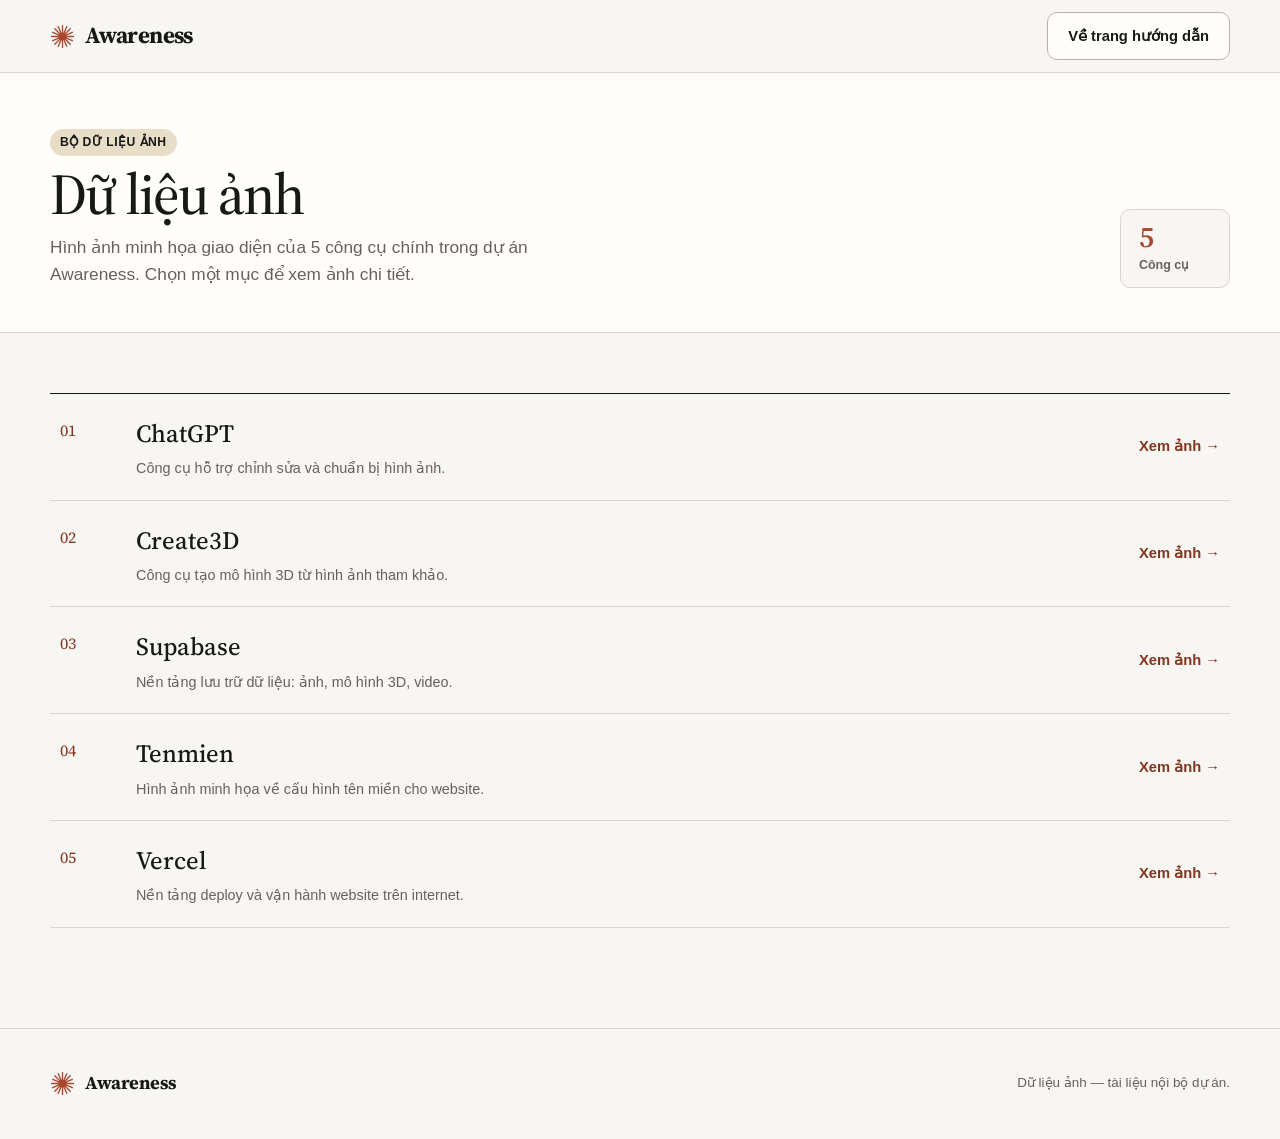
==== data-img.html @ 7d9840b0 "update" ====
<!DOCTYPE html>
<html lang="vi">
<head>
    <meta charset="UTF-8">
    <meta name="viewport" content="width=device-width, initial-scale=1.0">
    <meta name="description" content="Dữ liệu ảnh của các công cụ trong dự án Awareness.">
    <title>Dữ liệu ảnh — Awareness</title>
    <link rel="stylesheet" href="styles.css">
    <style>
        .di-page { background: var(--paper); }
        .di-header-actions { display: flex; align-items: center; }
        .di-main { min-height: calc(100vh - 180px); }

        /* Hero */
        .di-hero { padding: 56px 8px 44px; border-bottom: 1px solid var(--line); background: var(--surface); }
        .di-hero-inner { display: flex; align-items: flex-end; justify-content: space-between; gap: 36px; flex-wrap: wrap; }
        .di-hero h1 { margin: 8px 0 10px; font-family: var(--serif); font-size: clamp(2.3rem, 4.5vw, 3.6rem); font-weight: 500; line-height: 1.05; letter-spacing: -.035em; }
        .di-hero p { max-width: 58ch; margin: 0; color: var(--muted); font-size: 1.08rem; }

        /* Menu list */
        .di-content { padding-block: 60px 100px; }
        .di-menu-list { border-top: 1px solid var(--ink); margin: 0; padding: 0; list-style: none; }

        .di-menu-link {
            display: grid;
            grid-template-columns: 52px minmax(0, 1fr) auto;
            align-items: center;
            gap: 24px;
            min-height: 100px;
            padding: 20px 10px;
            color: var(--ink);
            text-decoration: none;
            border-bottom: 1px solid var(--line);
            transition: background 180ms ease, padding-inline 180ms cubic-bezier(.16, 1, .3, 1);
        }
        .di-menu-link:hover { background: var(--paper-deep); padding-inline: 22px; }

        .di-menu-num { color: var(--clay-dark); font-family: var(--serif); font-size: 1rem; font-variant-numeric: tabular-nums; align-self: start; padding-top: 4px; }

        .di-menu-info h2 { margin: 0 0 5px; font-family: var(--serif); font-size: 1.55rem; font-weight: 500; }
        .di-menu-info p  { margin: 0; color: var(--muted); font-size: .9rem; }

        .di-menu-arrow { color: var(--clay-dark); font-size: .92rem; font-weight: 700; white-space: nowrap; }

        @media (max-width: 720px) {
            .di-hero { padding-block: 44px 36px; }
            .di-hero-inner { gap: 20px; }
            .di-menu-link { grid-template-columns: 36px minmax(0, 1fr) auto; gap: 14px; min-height: 86px; }
            .di-menu-info h2 { font-size: 1.3rem; }
        }
        @media (max-width: 480px) {
            .di-menu-link { padding-inline: 0; }
            .di-menu-link:hover { padding-inline: 10px; }
        }
    </style>
</head>
<body class="di-page">

    <header class="site-header qr-header">
        <div class="shell header-inner">
            <a class="brand" href="index.html" aria-label="Awareness — về trang hướng dẫn">
                <svg class="brand-mark" viewBox="0 0 32 32" aria-hidden="true"><path d="M16 2v28M2 16h28M6.1 6.1l19.8 19.8M25.9 6.1 6.1 25.9M10.6 3.5l10.8 25M28.5 10.6l-25 10.8M21.4 3.5l-10.8 25M3.5 10.6l25 10.8"/></svg>
                <span>Awareness</span>
            </a>
            <div class="di-header-actions">
                <a class="button button-light" href="index.html">Về trang hướng dẫn</a>
            </div>
        </div>
    </header>

    <main class="di-main">

        <section class="di-hero">
            <div class="shell di-hero-inner">
                <div>
                    <span class="stage-tag">Bộ dữ liệu ảnh</span>
                    <h1>Dữ liệu ảnh</h1>
                    <p>Hình ảnh minh họa giao diện của 5 công cụ chính trong dự án Awareness. Chọn một mục để xem ảnh chi tiết.</p>
                </div>
                <div class="qr-hero-stats">
                    <div class="stat-card">
                        <span class="stat-number">5</span>
                        <span class="stat-label">Công cụ</span>
                    </div>
                </div>
            </div>
        </section>

        <div class="shell di-content">
            <ul class="di-menu-list">

                <li>
                    <a class="di-menu-link" href="img-chatgpt.html">
                        <span class="di-menu-num">01</span>
                        <div class="di-menu-info">
                            <h2>ChatGPT</h2>
                            <p>Công cụ hỗ trợ chỉnh sửa và chuẩn bị hình ảnh.</p>
                        </div>
                        <span class="di-menu-arrow">Xem ảnh →</span>
                    </a>
                </li>

                <li>
                    <a class="di-menu-link" href="img-create3d.html">
                        <span class="di-menu-num">02</span>
                        <div class="di-menu-info">
                            <h2>Create3D</h2>
                            <p>Công cụ tạo mô hình 3D từ hình ảnh tham khảo.</p>
                        </div>
                        <span class="di-menu-arrow">Xem ảnh →</span>
                    </a>
                </li>

                <li>
                    <a class="di-menu-link" href="img-supabase.html">
                        <span class="di-menu-num">03</span>
                        <div class="di-menu-info">
                            <h2>Supabase</h2>
                            <p>Nền tảng lưu trữ dữ liệu: ảnh, mô hình 3D, video.</p>
                        </div>
                        <span class="di-menu-arrow">Xem ảnh →</span>
                    </a>
                </li>

                <li>
                    <a class="di-menu-link" href="img-tenmien.html">
                        <span class="di-menu-num">04</span>
                        <div class="di-menu-info">
                            <h2>Tenmien</h2>
                            <p>Hình ảnh minh họa về cấu hình tên miền cho website.</p>
                        </div>
                        <span class="di-menu-arrow">Xem ảnh →</span>
                    </a>
                </li>

                <li>
                    <a class="di-menu-link" href="img-vercel.html">
                        <span class="di-menu-num">05</span>
                        <div class="di-menu-info">
                            <h2>Vercel</h2>
                            <p>Nền tảng deploy và vận hành website trên internet.</p>
                        </div>
                        <span class="di-menu-arrow">Xem ảnh →</span>
                    </a>
                </li>

            </ul>
        </div>

    </main>

    <footer class="site-footer">
        <div class="shell footer-inner">
            <a class="brand brand-small" href="index.html" aria-label="Awareness">
                <svg class="brand-mark" viewBox="0 0 32 32" aria-hidden="true"><path d="M16 2v28M2 16h28M6.1 6.1l19.8 19.8M25.9 6.1 6.1 25.9M10.6 3.5l10.8 25M28.5 10.6l-25 10.8M21.4 3.5l-10.8 25M3.5 10.6l25 10.8"/></svg>
                <span>Awareness</span>
            </a>
            <p>Dữ liệu ảnh — tài liệu nội bộ dự án.</p>
        </div>
    </footer>

</body>
</html>
---- styles.css ----
@font-face {
    font-family: 'Source Serif 4';
    src: url('assets/fonts/SourceSerif4-Variable.ttf') format('truetype');
    font-style: normal;
    font-weight: 200 900;
    font-display: swap;
}

:root {
    --paper: #f7f6f2;
    --paper-deep: #eeeae2;
    --surface: #fffefa;
    --ink: #181817;
    --muted: #65625e;
    --line: #d9d5cc;
    --line-dark: #b8b3aa;
    --clay: #a9472d;
    --clay-dark: #83351f;
    --clay-soft: #f0d7cd;
    --green: #326b4f;
    --green-soft: #dce9df;
    --sand: #e8ddc7;
    --serif: 'Source Serif 4', Georgia, serif;
    --sans: Aptos, 'Segoe UI', ui-sans-serif, -apple-system, BlinkMacSystemFont, sans-serif;
    --radius: 14px;
    --shell: 1180px;
}

* { box-sizing: border-box; }
html { scroll-behavior: smooth; scroll-padding-top: 90px; }
body { margin: 0; min-width: 320px; color: var(--ink); background: var(--paper); font-family: var(--sans); font-size: 16px; line-height: 1.55; }
body.menu-open { overflow: hidden; }
a { color: inherit; text-decoration-thickness: 1px; text-underline-offset: 4px; }
button, input { font: inherit; }
button { color: inherit; }
::selection { color: var(--surface); background: var(--clay-dark); }
::-webkit-scrollbar { width: 11px; }
::-webkit-scrollbar-track { background: var(--paper-deep); }
::-webkit-scrollbar-thumb { border: 3px solid var(--paper-deep); border-radius: 99px; background: #8f8a82; }
:focus-visible { outline: 3px solid var(--clay); outline-offset: 4px; }
.sr-only { position: absolute; width: 1px; height: 1px; padding: 0; overflow: hidden; clip: rect(0, 0, 0, 0); white-space: nowrap; border: 0; }
.link-icon { display: none !important; }
[data-icon] { display: inline-flex; align-items: center; }
.shell { width: min(calc(100% - 48px), var(--shell)); margin-inline: auto; }

.site-header { position: sticky; top: 0; z-index: 40; border-bottom: 1px solid var(--line); background: rgba(247, 246, 242, 0.94); backdrop-filter: blur(10px); -webkit-backdrop-filter: blur(10px); box-shadow: 0 2px 14px rgba(24, 24, 23, .04); }
.header-inner { display: flex; align-items: center; justify-content: space-between; min-height: 72px; gap: 28px; }
.brand { display: inline-flex; align-items: center; gap: 10px; color: var(--ink); font-family: var(--serif); font-size: 1.45rem; font-weight: 700; line-height: 1; text-decoration: none; letter-spacing: -0.025em; }
.brand-mark { width: 25px; height: 25px; color: var(--clay); fill: none; stroke: currentColor; stroke-linecap: round; stroke-width: 1.7; }
.primary-nav { display: flex; align-items: center; gap: 30px; }
.primary-nav a { color: #363431; font-size: 0.91rem; text-decoration: none; }
.primary-nav a:hover { color: var(--clay-dark); }
.menu-button { display: none; width: 42px; height: 42px; padding: 11px; border: 1px solid var(--line); border-radius: 10px; background: transparent; cursor: pointer; }
.menu-button > span:not(.sr-only) { display: block; width: 18px; height: 1.5px; margin: 4px auto; background: currentColor; transition: transform 180ms ease; }

.hero { position: relative; overflow: hidden; padding-inline: 8px; border-bottom: 1px solid var(--line); background: var(--surface); }
.hero::after { position: absolute; bottom: 0; left: 0; width: 100%; height: 1px; content: ''; background: var(--clay); transform-origin: left; animation: draw-line 800ms cubic-bezier(.16, 1, .3, 1) both; }
.hero-grid { display: grid; grid-template-columns: minmax(0, 1.38fr) minmax(320px, .62fr); align-items: center; gap: clamp(48px, 8vw, 110px); min-height: 620px; padding-block: 92px; }
.hero-copy h1 { max-width: 720px; margin: 0; font-family: var(--serif); font-size: clamp(3.7rem, 7.4vw, 6rem); font-weight: 500; line-height: .96; letter-spacing: -0.04em; text-wrap: balance; }
.hero-copy h1 em { color: var(--clay); font-style: normal; font-weight: 500; }
.hero-copy > p { max-width: 610px; margin: 34px 0 0; color: #4f4c48; font-family: var(--serif); font-size: clamp(1.2rem, 2vw, 1.45rem); line-height: 1.48; }
.hero-actions { display: flex; align-items: center; flex-wrap: wrap; gap: 24px; margin-top: 38px; }
.button { display: inline-flex; align-items: center; justify-content: center; min-height: 48px; padding: 12px 20px; border: 1px solid transparent; border-radius: 10px; font-size: .92rem; font-weight: 650; text-decoration: none; transition: background 160ms ease, color 160ms ease, border-color 160ms ease, transform 160ms ease; }
.button:hover { transform: translateY(-2px); }
.button-dark { color: #fff; background: var(--ink); }
.button-dark:hover { background: var(--clay-dark); }
.button-light { border-color: var(--line-dark); background: var(--surface); }
.button-light:hover { border-color: var(--ink); }
.text-link { color: var(--ink); font-weight: 650; }
.text-link:hover { color: var(--clay-dark); }
.project-summary { position: relative; padding: 32px; border: 1px solid var(--line-dark); border-radius: var(--radius); background: var(--paper); }
.summary-title { display: flex; align-items: center; justify-content: space-between; gap: 18px; padding-bottom: 18px; border-bottom: 1px solid var(--line); }
.summary-title > span { display: inline-flex; align-items: center; gap: 9px; color: var(--green); font-size: .74rem; font-weight: 700; white-space: nowrap; }
.live-dot { display: inline-block; width: 8px; height: 8px; border-radius: 50%; background: var(--green); box-shadow: 0 0 0 4px var(--green-soft); }
.project-summary h2 { margin: 0; font-family: var(--serif); font-size: 2.15rem; font-weight: 500; letter-spacing: -.025em; }
.project-summary > p { margin: 0; color: var(--muted); }
.project-summary dl { margin: 34px 0 0; }
.project-summary dl div { display: flex; justify-content: space-between; gap: 20px; padding: 12px 0; border-top: 1px solid var(--line); }
.project-summary dt { color: var(--muted); }
.project-summary dd { margin: 0; font-weight: 650; }

.section { padding: 110px 8px; }
.section-heading { display: grid; grid-template-columns: minmax(0, 1fr) minmax(300px, 480px); gap: 40px; align-items: end; margin-bottom: 46px; }
.section-heading h2, .closing-inner h2, .qr-hero h1 { margin: 0; font-family: var(--serif); font-size: clamp(2.4rem, 5vw, 4.25rem); font-weight: 500; line-height: 1.04; letter-spacing: -.035em; text-wrap: balance; }
.section-heading > p, .section-heading > div > p { max-width: 62ch; margin: 0; color: var(--muted); font-size: 1.03rem; }

.section.shell { padding-inline: 0; }
.section.section-collapsible.is-collapsed { padding-block: 24px; }
.section-title { margin: 0 0 24px; font-family: var(--serif); font-size: clamp(2.4rem, 5vw, 4.25rem); font-weight: 500; line-height: 1.08; letter-spacing: -.035em; text-wrap: balance; }
.section-title-toggle { display: block; width: fit-content; max-width: 100%; padding: 0; border: 0; background: none; color: var(--ink); font: inherit; letter-spacing: inherit; line-height: inherit; text-align: left; cursor: pointer; transition: color 160ms ease; }
.section-title-toggle:hover { color: var(--clay-dark); }
.section-title-toggle:focus-visible { outline: 3px solid var(--clay); outline-offset: 6px; border-radius: 2px; }
.section-collapsible.is-collapsed > .section-title,
.account-section.is-collapsed > .shell > .section-title { margin-bottom: 0; }
.section-desc { max-width: 62ch; margin: 0 0 36px; color: var(--muted); font-size: 1.03rem; line-height: 1.55; }

.collapsible-content[hidden] { display: none; }

.presentation-document { max-width: 800px; padding-bottom: 12px; }
.presentation-document > h3 { margin: 0; font-family: var(--serif); font-size: clamp(2rem, 3.4vw, 3rem); font-weight: 500; line-height: 1.12; letter-spacing: -.03em; text-wrap: balance; }
.presentation-subtitle { margin: 20px 0 0; color: var(--muted); font-family: var(--serif); font-size: 1.4rem; line-height: 1.4; }
.presentation-chapter { margin-top: 48px; padding-top: 36px; border-top: 1px solid var(--line); }
.presentation-chapter h4 { margin: 0 0 26px; font-family: var(--serif); font-size: clamp(1.7rem, 2.5vw, 2.2rem); font-weight: 500; line-height: 1.18; letter-spacing: -.025em; text-wrap: balance; }
.presentation-chapter h5 { margin: 34px 0 16px; font-family: var(--serif); font-size: 1.5rem; font-weight: 500; line-height: 1.25; }
.presentation-chapter p, .presentation-chapter li { max-width: 70ch; font-size: 1.04rem; line-height: 1.7; }
.presentation-chapter p { margin: 0 0 18px; }
.presentation-chapter p:last-child { margin-bottom: 0; }
.presentation-chapter ul, .presentation-chapter ol { margin: 8px 0 26px; padding-left: 1.6rem; }
.presentation-chapter li { padding-left: 4px; }
.presentation-chapter li + li { margin-top: 8px; }

.tool-list { border-top: 1px solid var(--ink); }
.tool-row { display: grid; grid-template-columns: minmax(0, 1fr) auto; align-items: center; gap: 30px; min-height: 118px; padding: 24px 10px; border-bottom: 1px solid var(--line); }
.tool-row h3 { margin: 0 0 5px; font-family: var(--serif); font-size: 1.55rem; font-weight: 500; }
.tool-row h3 a { text-decoration-color: var(--line-dark); text-decoration-thickness: 1px; text-underline-offset: 5px; }
.tool-row h3 a:hover { color: var(--clay-dark); text-decoration-color: currentColor; }
.tool-row p { max-width: 62ch; margin: 0; color: var(--muted); }
.tool-row-muted h3, .tool-row-muted p { color: var(--muted); }
.tool-note { max-width: 28ch; color: var(--muted); font-size: .9rem; line-height: 1.45; text-align: right; }
.status { display: inline-flex; align-items: center; width: fit-content; padding: 6px 11px; border-radius: 999px; font-size: .76rem; font-weight: 750; letter-spacing: .03em; }
.status-ready { color: #25593f; background: var(--green-soft); }
.status-waiting { color: #79441f; background: var(--sand); }
.tool-row-link { color: inherit; background: transparent; text-decoration: none; transition: padding 180ms cubic-bezier(.16, 1, .3, 1), background 180ms ease; }
.tool-row-link:hover { padding-inline: 22px; background: var(--paper-deep); }
.row-action { color: var(--clay-dark); font-size: .92rem; font-weight: 700; }

.account-section { padding-inline: 0; background: #e9e5dc; }
.split-heading { align-items: start; }
.security-note { display: grid; grid-template-columns: 26px 1fr; gap: 14px; padding-top: 6px; }
.security-note svg { width: 24px; height: 24px; fill: none; stroke: var(--clay-dark); stroke-linecap: round; stroke-linejoin: round; stroke-width: 1.6; }
.security-note p { margin: 0; color: #514d47; font-size: .93rem; }
.security-note strong { color: var(--ink); }
.account-table { border-top: 1px solid var(--ink); }
.account-row { display: grid; grid-template-columns: 48px minmax(170px, .7fr) minmax(260px, 1fr) auto; align-items: center; gap: 26px; min-height: 132px; padding: 24px 8px; border-bottom: 1px solid #c7c1b6; }
.account-number { align-self: start; padding-top: 4px; color: var(--clay-dark); font-family: var(--serif); font-size: .98rem; font-variant-numeric: tabular-nums; }
.account-main h3 { margin: 0 0 5px; font-family: var(--serif); font-size: 1.55rem; font-weight: 500; }
.account-main p { margin: 0; color: var(--muted); font-size: .9rem; }
.account-detail { display: grid; gap: 10px; min-width: 0; }
.detail-item { display: grid; gap: 3px; }
.detail-item > span, .account-detail > span { color: var(--muted); font-size: .75rem; font-weight: 700; letter-spacing: .06em; text-transform: uppercase; }
.detail-item code, .detail-item strong, .account-detail code, .account-detail strong { overflow-wrap: anywhere; color: var(--ink); font-family: var(--sans); font-size: .92rem; font-weight: 650; }
.password-text { color: var(--clay-dark) !important; font-family: 'Consolas', 'Courier New', monospace !important; letter-spacing: .03em; background: rgba(169, 71, 45, .08); padding: 2px 7px; border-radius: 6px; width: fit-content; }
.account-actions { display: flex; align-items: center; justify-content: flex-end; flex-wrap: wrap; gap: 10px; }
.account-actions a, .copy-button { color: var(--ink); font-size: .82rem; font-weight: 700; }
.copy-button { padding: 7px 10px; border: 1px solid #ada79d; border-radius: 8px; background: transparent; cursor: pointer; }
.copy-button:hover { border-color: var(--ink); background: var(--surface); }
.local-label { color: var(--muted); font-size: .82rem; font-weight: 700; }

.workflow-section { overflow: hidden; }
.workflow-list { display: grid; grid-template-columns: repeat(4, 1fr); margin: 0; padding: 0; border-top: 1px solid var(--ink); list-style: none; }
.workflow-list li { position: relative; min-height: 320px; padding: 30px 30px 28px 0; border-bottom: 1px solid var(--ink); }
.workflow-list li:not(:last-child) { border-right: 1px solid var(--line); }
.workflow-list li:not(:first-child) { padding-left: 30px; }
.step-number { display: inline-grid; width: 38px; height: 38px; place-items: center; border: 1px solid var(--ink); border-radius: 50%; font-family: var(--serif); font-size: 1.05rem; }
.workflow-list h3 { margin: 70px 0 12px; font-family: var(--serif); font-size: 1.55rem; font-weight: 500; line-height: 1.15; }
.workflow-list p { margin: 0; color: var(--muted); font-size: .92rem; }
.workflow-list a { display: inline-block; margin-top: 18px; color: var(--clay-dark); font-size: .82rem; font-weight: 700; overflow-wrap: anywhere; }

.installation-steps { margin-top: 54px; scroll-margin-top: 90px; }
.workflow-section.is-collapsed .installation-steps { margin-top: 24px; padding-top: 24px; border-top: 1px solid var(--line); }
.installation-steps .sub-heading { margin-bottom: 24px; }
.installation-steps .sub-heading h3 { margin: 0 0 6px; font-family: var(--serif); font-size: 2.1rem; font-weight: 500; letter-spacing: -.03em; }
.installation-steps .sub-heading p { margin: 0; color: var(--muted); font-size: 1.02rem; }

.setup-stages { display: grid; gap: 28px; }
.setup-stage { padding: 30px; border: 1px solid var(--line); border-radius: var(--radius); background: var(--surface); box-shadow: 0 4px 18px rgba(0, 0, 0, .02); }
.setup-stage-header { display: flex; align-items: baseline; gap: 14px; margin-bottom: 22px; padding-bottom: 16px; border-bottom: 1px solid var(--line); flex-wrap: wrap; }
.stage-tag { display: inline-block; padding: 4px 10px; border-radius: 999px; background: var(--sand); color: var(--status-waiting-ink); font-size: .76rem; font-weight: 750; letter-spacing: .04em; text-transform: uppercase; }
.setup-stage-header h4 { margin: 0; font-family: var(--serif); font-size: 1.55rem; font-weight: 500; }
.setup-stage-header p { margin: 4px 0 0; color: var(--muted); font-size: .94rem; width: 100%; }
.setup-items { display: grid; gap: 20px; }
.setup-item { display: grid; gap: 8px; }
.setup-item h5 { margin: 0; font-size: 1.02rem; font-weight: 650; color: var(--ink); }
.setup-item p { margin: 0; color: var(--muted); font-size: .92rem; }
.code-box { display: flex; align-items: center; justify-content: space-between; gap: 12px; padding: 10px 14px; border-radius: 8px; background: #20201e; color: #e5e5e2; overflow-x: auto; }
.code-box code { font-family: 'Consolas', 'Courier New', monospace; font-size: .88rem; white-space: pre-wrap; word-break: break-all; color: #f7f6f2; }
.code-box .copy-button { color: #f7f6f2; border-color: #55524d; background: #2e2e2a; flex-shrink: 0; font-size: .78rem; padding: 5px 10px; }
.code-box .copy-button:hover { background: var(--clay-dark); border-color: var(--clay-dark); color: #fff; }
.link-pill { display: inline-flex; align-items: center; gap: 6px; color: var(--clay-dark); font-weight: 650; font-size: .92rem; text-decoration: underline; text-underline-offset: 3px; }
.link-pill:hover { color: var(--clay); }
.drive-banner { display: flex; align-items: center; justify-content: space-between; padding: 16px 20px; background: var(--paper-deep); border-radius: 10px; gap: 16px; flex-wrap: wrap; margin-bottom: 20px; }
.drive-banner-text strong { display: block; color: var(--ink); font-size: .98rem; margin-bottom: 2px; }
.drive-banner-text span { color: var(--muted); font-size: .88rem; }
.step-checklist { margin: 0; padding-left: 20px; color: var(--ink); font-size: .94rem; display: grid; gap: 6px; }

.update-card { display: flex; align-items: center; justify-content: space-between; gap: 24px; padding: 34px 30px; border: 1px solid var(--line); border-radius: var(--radius); background: var(--surface); }
.update-card-left { display: flex; align-items: center; gap: 20px; flex-wrap: wrap; }
.update-card-left h3 { margin: 0; font-family: var(--serif); font-size: 1.35rem; font-weight: 500; }
.update-card-left p { margin: 0; color: var(--muted); font-size: .95rem; }

.project-info-card { padding: 34px 32px; border: 1px solid var(--line); border-radius: var(--radius); background: var(--surface); box-shadow: 0 4px 18px rgba(0, 0, 0, .02); }
.project-info-content { display: grid; gap: 16px; font-size: 1.05rem; line-height: 1.75; color: var(--ink); }
.project-info-content p { margin: 0; }
.project-info-content strong { color: var(--ink); font-weight: 650; }

.closing-section { padding: 76px 8px; color: #fff; background: var(--clay); }
.closing-inner { display: flex; align-items: center; justify-content: space-between; gap: 42px; }
.closing-inner h2 { font-size: clamp(2.2rem, 4vw, 3.75rem); }
.closing-inner p { margin: 10px 0 0; color: #fff2ec; }
.closing-actions { display: flex; flex: none; gap: 12px; }
.closing-actions .button-light { color: var(--ink); }
.site-footer { border-top: 1px solid var(--line); background: var(--paper); }
.footer-inner { display: flex; align-items: center; justify-content: space-between; min-height: 110px; gap: 24px; }
.brand-small { font-size: 1.15rem; }
.footer-inner p { margin: 0; color: var(--muted); font-size: .84rem; }
.toast { position: fixed; right: 24px; bottom: 24px; z-index: 50; max-width: calc(100vw - 48px); padding: 11px 15px; border-radius: 9px; color: #fff; background: var(--ink); font-size: .86rem; box-shadow: 0 12px 32px rgba(0, 0, 0, .18); opacity: 0; pointer-events: none; transform: translateY(10px); transition: opacity 160ms ease, transform 160ms ease; }
.toast.is-visible { opacity: 1; transform: translateY(0); }

/* QR library */
.qr-page { background: var(--paper); }
.qr-header { position: sticky; top: 0; z-index: 40; border-bottom: 1px solid var(--line); background: rgba(247, 246, 242, 0.94); backdrop-filter: blur(10px); -webkit-backdrop-filter: blur(10px); box-shadow: 0 2px 14px rgba(24, 24, 23, .04); }
.qr-header-actions { display: flex; align-items: center; }
.qr-main { min-height: calc(100vh - 180px); }
.qr-hero { padding: 56px 8px 44px; border-bottom: 1px solid var(--line); background: var(--surface); }
.qr-hero-inner { display: flex; align-items: flex-end; justify-content: space-between; gap: 36px; flex-wrap: wrap; }
.qr-hero h1 { margin: 8px 0 10px; font-family: var(--serif); font-size: clamp(2.3rem, 4.5vw, 3.6rem); font-weight: 500; line-height: 1.05; letter-spacing: -.035em; }
.qr-hero p { max-width: 58ch; margin: 0; color: var(--muted); font-size: 1.08rem; }
.qr-hero-stats { display: flex; gap: 14px; }
.stat-card { display: flex; flex-direction: column; padding: 12px 18px; border: 1px solid var(--line); border-radius: 10px; background: var(--paper); min-width: 110px; }
.stat-number { font-family: var(--serif); font-size: 1.85rem; font-weight: 600; color: var(--clay); line-height: 1; }
.stat-label { font-size: .78rem; color: var(--muted); margin-top: 4px; font-weight: 650; }

.qr-content { padding-block: 44px 90px; }
.qr-toolbar { display: flex; flex-direction: column; gap: 20px; margin-bottom: 38px; }
.qr-filter-tabs { display: flex; align-items: center; gap: 8px; overflow-x: auto; padding-bottom: 6px; -webkit-overflow-scrolling: touch; }
.filter-tab { display: inline-flex; align-items: center; gap: 8px; padding: 8px 16px; border: 1px solid var(--line); border-radius: 999px; background: var(--surface); color: var(--muted); font-size: .88rem; font-weight: 650; cursor: pointer; white-space: nowrap; transition: all 160ms ease; }
.filter-tab:hover { border-color: var(--ink); color: var(--ink); background: var(--paper-deep); }
.filter-tab.is-active { border-color: var(--ink); background: var(--ink); color: #fff; }
.filter-tab.is-active .tab-count { background: rgba(255, 255, 255, .25); color: #fff; }
.tab-count { display: inline-block; padding: 2px 7px; border-radius: 999px; font-size: .72rem; background: var(--paper-deep); color: var(--muted); font-weight: 700; }

.qr-search-wrap { display: flex; align-items: center; justify-content: space-between; gap: 20px; flex-wrap: wrap; }
.search-field { position: relative; width: min(100%, 380px); }
.search-field svg { position: absolute; top: 50%; left: 15px; width: 18px; height: 18px; fill: none; stroke: var(--muted); stroke-width: 1.8; transform: translateY(-50%); pointer-events: none; }
.search-field input { width: 100%; height: 46px; padding: 0 16px 0 44px; border: 1px solid var(--line-dark); border-radius: 10px; color: var(--ink); background: var(--surface); font-size: .95rem; }
.search-field input:focus { outline: 2px solid var(--clay); border-color: var(--clay); }
.qr-count { margin: 0; color: var(--muted); font-size: .9rem; font-weight: 600; }

.qr-section + .qr-section { margin-top: 50px; }
.qr-section-header { display: flex; align-items: center; justify-content: space-between; margin-bottom: 20px; padding-bottom: 12px; border-bottom: 1px solid var(--ink); }
.qr-section h2 { margin: 0; font-family: var(--serif); font-size: 1.65rem; font-weight: 500; }
.section-badge { display: inline-block; padding: 3px 9px; border-radius: 999px; background: var(--paper-deep); color: var(--muted); font-size: .78rem; font-weight: 700; }

.qr-list { display: grid; grid-template-columns: repeat(auto-fill, minmax(210px, 1fr)); gap: 18px; margin: 0; padding: 0; list-style: none; }
.qr-list li { min-width: 0; }
.qr-list li.is-hidden, .qr-section.is-hidden { display: none; }

.qr-card { display: flex; flex-direction: column; padding: 14px; background: var(--surface); border: 1px solid var(--line); border-radius: var(--radius); text-decoration: none; color: var(--ink); transition: transform 200ms cubic-bezier(.16, 1, .3, 1), box-shadow 200ms ease, border-color 200ms ease; cursor: pointer; height: 100%; }
.qr-card:hover { transform: translateY(-4px); box-shadow: 0 14px 30px rgba(24, 24, 23, .07); border-color: var(--clay); }
.qr-thumb-wrap { width: 100%; aspect-ratio: 1 / 1; background: #faf9f5; border-radius: 10px; border: 1px solid var(--line); display: flex; align-items: center; justify-content: center; overflow: hidden; padding: 14px; }
.qr-thumb { width: 100%; height: 100%; object-fit: contain; image-rendering: pixelated; transition: transform 220ms ease; }
.qr-card:hover .qr-thumb { transform: scale(1.06); }
.qr-info { margin-top: 14px; display: flex; flex-direction: column; gap: 4px; }
.qr-tag { font-size: .72rem; font-weight: 700; text-transform: uppercase; letter-spacing: .05em; color: var(--muted); }
.qr-name { margin: 0; font-family: var(--serif); font-size: 1.15rem; font-weight: 600; color: var(--ink); line-height: 1.25; }

.empty-state { display: none; padding: 50px 24px; text-align: center; border: 1px dashed var(--line-dark); border-radius: var(--radius); background: var(--surface); margin-block: 20px; }
.empty-state.is-visible { display: flex; flex-direction: column; align-items: center; gap: 12px; }
.empty-state h2 { margin: 0; font-family: var(--serif); font-size: 1.7rem; font-weight: 500; }
.empty-state p { margin: 0; color: var(--muted); font-size: 1rem; }

.preview-dialog { width: min(92vw, 540px); max-height: 92vh; margin: auto; padding: 0; overflow: hidden; border: 1px solid var(--line-dark); border-radius: var(--radius); color: var(--ink); background: var(--surface); box-shadow: 0 28px 80px rgba(24, 24, 23, .3); outline: none !important; }
.preview-dialog::backdrop { background: rgba(24, 24, 23, .68); backdrop-filter: blur(6px); }
.preview-heading { display: flex; align-items: center; justify-content: space-between; gap: 20px; padding: 20px 24px; border-bottom: 1px solid var(--line); }
.preview-heading-info { display: flex; align-items: center; gap: 10px; flex-wrap: wrap; }
.preview-heading h2 { margin: 0; font-family: var(--serif); font-size: 1.45rem; font-weight: 600; }
.preview-body { padding: 26px; display: flex; flex-direction: column; align-items: center; gap: 20px; max-height: calc(92vh - 80px); overflow-y: auto; }
.preview-img-box { width: 100%; max-width: 380px; aspect-ratio: 1 / 1; padding: 16px; border-radius: 12px; background: #faf9f5; border: 1px solid var(--line); display: flex; align-items: center; justify-content: center; }
.preview-image { width: 100%; height: 100%; object-fit: contain; image-rendering: pixelated; }
.preview-dialog.poster .preview-img-box { max-width: 460px; aspect-ratio: auto; }
.preview-dialog.poster .preview-image { image-rendering: auto; }
.preview-actions { display: flex; gap: 12px; width: 100%; max-width: 380px; justify-content: center; }
.preview-actions .button { flex: 1; min-height: 44px; text-decoration: none; }

@keyframes draw-line { from { transform: scaleX(.12); } to { transform: scaleX(1); } }

@media (max-width: 960px) {
    .hero-grid { grid-template-columns: 1fr; gap: 60px; min-height: auto; padding-block: 76px; }
    .project-summary { width: min(100%, 620px); }
    .section-heading, .split-heading, .qr-hero-inner { grid-template-columns: 1fr; align-items: start; }
    .account-row { grid-template-columns: 40px 1fr auto; }
    .account-detail { grid-column: 2 / 3; }
    .account-actions { grid-column: 3 / 4; grid-row: 1 / 3; }
    .workflow-list { grid-template-columns: repeat(2, 1fr); }
    .workflow-list li { min-height: 270px; }
    .workflow-list li:nth-child(2) { border-right: 0; }
    .workflow-list li:nth-child(3) { padding-left: 0; }
    .qr-list { grid-template-columns: repeat(auto-fill, minmax(190px, 1fr)); }
}

@media (max-width: 1100px) and (min-width: 721px) {
    .menu-button { display: block; }
    .menu-button[aria-expanded='true'] > span:first-child { transform: translateY(2.75px) rotate(45deg); }
    .menu-button[aria-expanded='true'] > span:nth-child(2) { transform: translateY(-2.75px) rotate(-45deg); }
    .primary-nav { position: fixed; top: 72px; right: 0; left: 0; display: none; align-items: stretch; flex-direction: column; gap: 0; height: calc(100vh - 72px); padding: 22px 24px; border-top: 1px solid var(--line); background: var(--paper); overflow-y: auto; }
    .primary-nav.is-open { display: flex; }
    .primary-nav a { padding: 18px 6px; border-bottom: 1px solid var(--line); font-family: var(--serif); font-size: 1.45rem; }
}

@media (max-width: 720px) {
    .shell { width: min(calc(100% - 32px), var(--shell)); }
    .site-header { backdrop-filter: none; }
    .header-inner { min-height: 64px; }
    .menu-button { display: block; }
    .menu-button[aria-expanded='true'] > span:first-child { transform: translateY(2.75px) rotate(45deg); }
    .menu-button[aria-expanded='true'] > span:nth-child(2) { transform: translateY(-2.75px) rotate(-45deg); }
    .primary-nav { position: fixed; top: 64px; right: 0; left: 0; display: none; align-items: stretch; flex-direction: column; gap: 0; height: calc(100vh - 64px); padding: 22px 16px; border-top: 1px solid var(--line); background: var(--paper); overflow-y: auto; }
    .primary-nav.is-open { display: flex; }
    .primary-nav a { padding: 18px 6px; border-bottom: 1px solid var(--line); font-family: var(--serif); font-size: 1.45rem; }
    .hero-grid { gap: 44px; padding-block: 62px; }
    .hero-copy h1 { font-size: clamp(3.2rem, 16vw, 4.8rem); }
    .hero-copy > p { margin-top: 26px; font-size: 1.12rem; }
    .hero-actions { align-items: flex-start; flex-direction: column; gap: 18px; margin-top: 30px; }
    .project-summary { padding: 25px; }
    .section { padding-block: 76px; }
    .presentation-document > h3 { font-size: 2rem; }
    .presentation-subtitle { font-size: 1.2rem; }
    .presentation-chapter { margin-top: 38px; padding-top: 28px; }
    .presentation-chapter h4 { font-size: 1.7rem; }
    .presentation-chapter h5 { font-size: 1.35rem; }
    .presentation-chapter p, .presentation-chapter li { font-size: 1rem; }
    .section-heading { gap: 18px; margin-bottom: 34px; }
    .section-heading h2, .qr-hero h1 { font-size: 2.75rem; }
    .tool-row { min-height: 112px; padding-inline: 0; }
    .tool-row-muted { grid-template-columns: 1fr; gap: 12px; }
    .tool-note { text-align: left; }
    .tool-row h3 { font-size: 1.36rem; }
    .tool-row p { font-size: .9rem; }
    .tool-row-link:hover { padding-inline: 12px; }
    .account-row { grid-template-columns: 34px 1fr; gap: 12px 16px; padding-block: 25px; }
    .account-main { grid-column: 2; }
    .account-detail { grid-column: 2; }
    .account-actions { grid-column: 2; grid-row: auto; justify-content: flex-start; margin-top: 6px; }
    .workflow-list { grid-template-columns: 1fr; }
    .workflow-list li, .workflow-list li:not(:first-child), .workflow-list li:nth-child(3) { min-height: 0; padding: 26px 0 32px; border-right: 0; }
    .workflow-list h3 { margin-top: 36px; }
    .update-card { flex-direction: column; align-items: flex-start; gap: 16px; padding: 24px 20px; }
    .closing-inner { align-items: flex-start; flex-direction: column; }
    .closing-actions { width: 100%; flex-direction: column; }
    .footer-inner { align-items: flex-start; flex-direction: column; justify-content: center; }
    .qr-hero { padding-block: 54px 40px; }
    .qr-hero-inner { gap: 20px; }
    .qr-hero p { font-size: 1.05rem; }
    .qr-content { padding-block: 46px 76px; }
    .qr-toolbar { align-items: flex-start; flex-direction: column; margin-bottom: 38px; }
    .search-field { width: 100%; }
    .qr-list { grid-template-columns: repeat(auto-fill, minmax(170px, 1fr)); gap: 14px; }
    .preview-body { padding: 22px; }
}

@media (max-width: 480px) {
    .qr-list { grid-template-columns: repeat(2, 1fr); gap: 10px; }
    .qr-card { padding: 10px; }
    .qr-thumb-wrap { padding: 8px; }
    .qr-name { font-size: .98rem; }
    .preview-actions { flex-direction: column; width: 100%; }
    .preview-actions .button { width: 100%; }
}

@media (max-width: 430px) {
    .hero-copy h1 { font-size: 3.25rem; }
    .project-summary { padding: 22px; }
    .tool-row { grid-template-columns: 1fr; gap: 14px; }
    .row-action { justify-self: start; }
    .closing-section { padding-block: 58px; }
}

@media (prefers-reduced-motion: reduce) {
    html { scroll-behavior: auto; }
    *, *::before, *::after { animation-duration: .01ms !important; animation-iteration-count: 1 !important; scroll-behavior: auto !important; transition-duration: .01ms !important; }
}
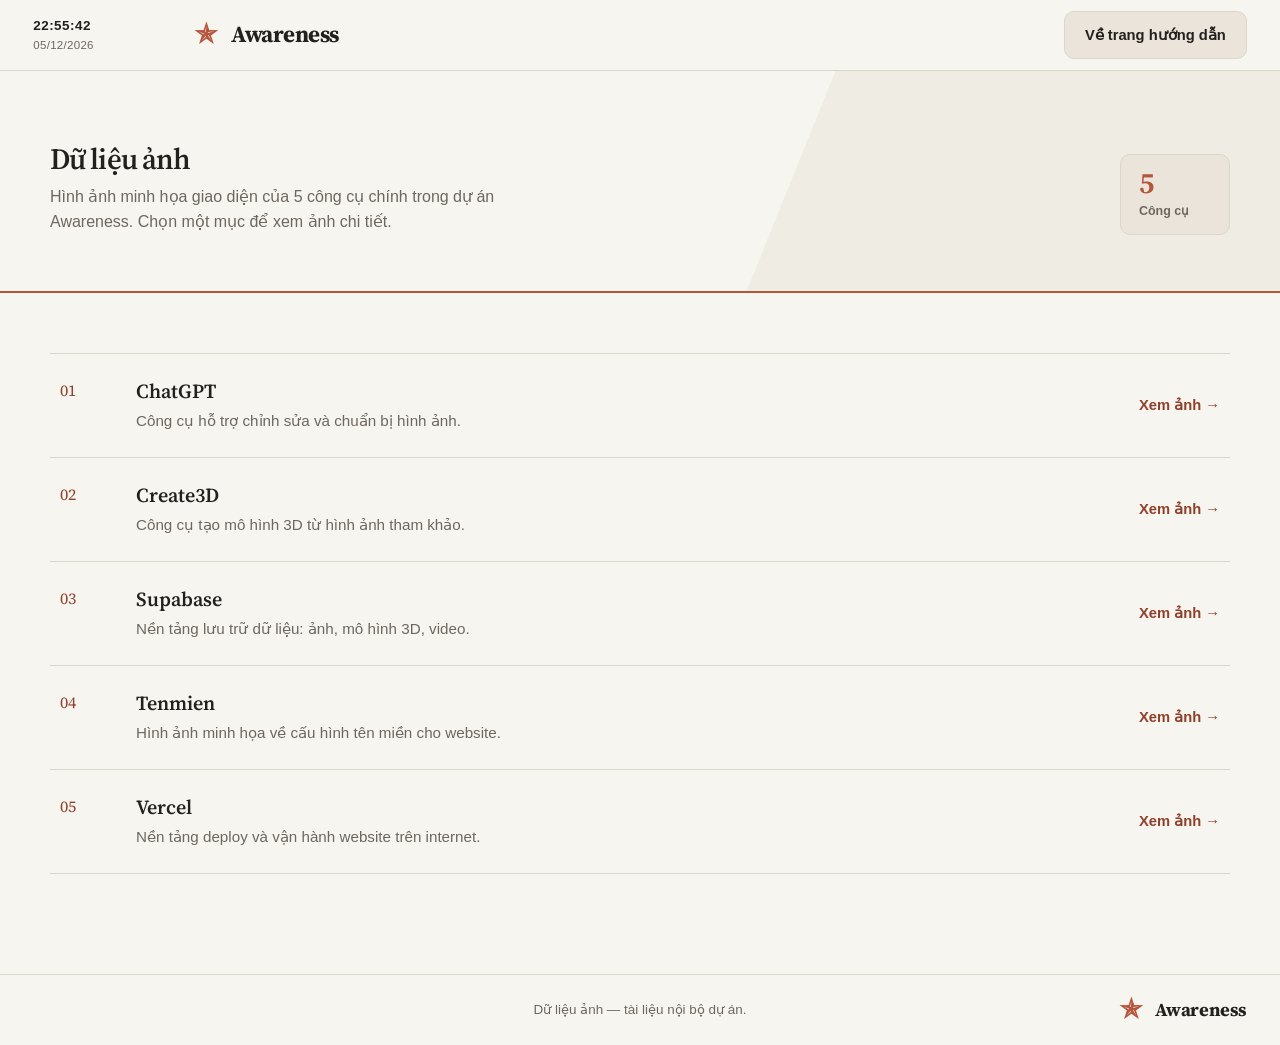
==== commit 2e265ddf: "update" ====
--- a/data-img.html
+++ b/data-img.html
@@ -6,60 +6,18 @@
     <meta name="description" content="Dữ liệu ảnh của các công cụ trong dự án Awareness.">
     <title>Dữ liệu ảnh — Awareness</title>
     <link rel="stylesheet" href="styles.css">
-    <style>
-        .di-page { background: var(--paper); }
-        .di-header-actions { display: flex; align-items: center; }
-        .di-main { min-height: calc(100vh - 180px); }
-
-        /* Hero */
-        .di-hero { padding: 56px 8px 44px; border-bottom: 1px solid var(--line); background: var(--surface); }
-        .di-hero-inner { display: flex; align-items: flex-end; justify-content: space-between; gap: 36px; flex-wrap: wrap; }
-        .di-hero h1 { margin: 8px 0 10px; font-family: var(--serif); font-size: clamp(2.3rem, 4.5vw, 3.6rem); font-weight: 500; line-height: 1.05; letter-spacing: -.035em; }
-        .di-hero p { max-width: 58ch; margin: 0; color: var(--muted); font-size: 1.08rem; }
-
-        /* Menu list */
-        .di-content { padding-block: 60px 100px; }
-        .di-menu-list { border-top: 1px solid var(--ink); margin: 0; padding: 0; list-style: none; }
-
-        .di-menu-link {
-            display: grid;
-            grid-template-columns: 52px minmax(0, 1fr) auto;
-            align-items: center;
-            gap: 24px;
-            min-height: 100px;
-            padding: 20px 10px;
-            color: var(--ink);
-            text-decoration: none;
-            border-bottom: 1px solid var(--line);
-            transition: background 180ms ease, padding-inline 180ms cubic-bezier(.16, 1, .3, 1);
-        }
-        .di-menu-link:hover { background: var(--paper-deep); padding-inline: 22px; }
-
-        .di-menu-num { color: var(--clay-dark); font-family: var(--serif); font-size: 1rem; font-variant-numeric: tabular-nums; align-self: start; padding-top: 4px; }
-
-        .di-menu-info h2 { margin: 0 0 5px; font-family: var(--serif); font-size: 1.55rem; font-weight: 500; }
-        .di-menu-info p  { margin: 0; color: var(--muted); font-size: .9rem; }
-
-        .di-menu-arrow { color: var(--clay-dark); font-size: .92rem; font-weight: 700; white-space: nowrap; }
-
-        @media (max-width: 720px) {
-            .di-hero { padding-block: 44px 36px; }
-            .di-hero-inner { gap: 20px; }
-            .di-menu-link { grid-template-columns: 36px minmax(0, 1fr) auto; gap: 14px; min-height: 86px; }
-            .di-menu-info h2 { font-size: 1.3rem; }
-        }
-        @media (max-width: 480px) {
-            .di-menu-link { padding-inline: 0; }
-            .di-menu-link:hover { padding-inline: 10px; }
-        }
-    </style>
+    <script src="app.js" defer></script>
 </head>
 <body class="di-page">
 
     <header class="site-header qr-header">
         <div class="shell header-inner">
+                        <time class="header-clock" data-live-clock aria-label="Ngày và giờ hiện tại">
+                <span class="header-clock-time" data-clock-time>--:--:--</span>
+                <span class="header-clock-date" data-clock-date>--/--/----</span>
+            </time>
             <a class="brand" href="index.html" aria-label="Awareness — về trang hướng dẫn">
-                <svg class="brand-mark" viewBox="0 0 32 32" aria-hidden="true"><path d="M16 2v28M2 16h28M6.1 6.1l19.8 19.8M25.9 6.1 6.1 25.9M10.6 3.5l10.8 25M28.5 10.6l-25 10.8M21.4 3.5l-10.8 25M3.5 10.6l25 10.8"/></svg>
+                <span class="brand-mark" aria-hidden="true">✯</span>
                 <span>Awareness</span>
             </a>
             <div class="di-header-actions">
@@ -73,7 +31,6 @@
         <section class="di-hero">
             <div class="shell di-hero-inner">
                 <div>
-                    <span class="stage-tag">Bộ dữ liệu ảnh</span>
                     <h1>Dữ liệu ảnh</h1>
                     <p>Hình ảnh minh họa giao diện của 5 công cụ chính trong dự án Awareness. Chọn một mục để xem ảnh chi tiết.</p>
                 </div>
@@ -152,7 +109,7 @@
     <footer class="site-footer">
         <div class="shell footer-inner">
             <a class="brand brand-small" href="index.html" aria-label="Awareness">
-                <svg class="brand-mark" viewBox="0 0 32 32" aria-hidden="true"><path d="M16 2v28M2 16h28M6.1 6.1l19.8 19.8M25.9 6.1 6.1 25.9M10.6 3.5l10.8 25M28.5 10.6l-25 10.8M21.4 3.5l-10.8 25M3.5 10.6l25 10.8"/></svg>
+                <span class="brand-mark" aria-hidden="true">✯</span>
                 <span>Awareness</span>
             </a>
             <p>Dữ liệu ảnh — tài liệu nội bộ dự án.</p>
--- a/styles.css
+++ b/styles.css
@@ -7,93 +7,196 @@
 }
 
 :root {
-    --paper: #f7f6f2;
-    --paper-deep: #eeeae2;
-    --surface: #fffefa;
-    --ink: #181817;
-    --muted: #65625e;
-    --line: #d9d5cc;
-    --line-dark: #b8b3aa;
-    --clay: #a9472d;
-    --clay-dark: #83351f;
-    --clay-soft: #f0d7cd;
-    --green: #326b4f;
-    --green-soft: #dce9df;
-    --sand: #e8ddc7;
+    color-scheme: light;
+    /* 60% canvas, 30% supporting surfaces, 10% accent. Warm Editorial is default. */
+    --canvas: #F7F5F0;
+    --hero-field: #EFECE4;
+    --card: #EAE4DA;
+    --hover: #E2DBD0;
+    --accent: #B5563C;
+    --accent-text: #8F402B;
+    --on-accent: #FFFDF9;
+    --ink: #23201D;
+    --muted: #6E675F;
+    --line: #DCD5C9;
+    --success: #34764A;
+    --success-surface: #E2EEE3;
+    --shadow-ink: #23201D;
+    --scrim: rgba(22, 21, 19, .72);
+    /* QR artwork keeps a light backing so transparent QR modules remain scannable. */
+    --qr-paper: #F7F5F0;
     --serif: 'Source Serif 4', Georgia, serif;
     --sans: Aptos, 'Segoe UI', ui-sans-serif, -apple-system, BlinkMacSystemFont, sans-serif;
-    --radius: 14px;
+    --radius: 16px;
     --shell: 1180px;
+    --ease-out: cubic-bezier(.16, 1, .3, 1);
+    --type-display: clamp(2.55rem, 3.3vw, 3.5rem);
+    --type-headline: clamp(1.8rem, 2.3vw, 2.35rem);
+    --type-title: 1.25rem;
+}
+
+/* Alternate palettes are configuration only; no theme control is shown in the UI. */
+:root[data-palette='mindful-sage'] {
+    --canvas: #F4F6F3;
+    --hero-field: #EBF0E9;
+    --card: #E3E8E1;
+    --hover: #D8E0D5;
+    --accent: #3A5A40;
+    --accent-text: #3A5A40;
+    --on-accent: #F4F6F3;
+    --ink: #1C241E;
+    --muted: #5C665E;
+    --line: #CFD6CC;
+    --qr-paper: #F4F6F3;
+}
+
+:root[data-palette='nordic-sand-slate'] {
+    --canvas: #F6F6F4;
+    --hero-field: #EEEEEB;
+    --card: #E6E6E1;
+    --hover: #DDDDD6;
+    --accent: #3D5A6C;
+    --accent-text: #3D5A6C;
+    --on-accent: #FFFFFF;
+    --ink: #1E2226;
+    --muted: #636970;
+    --line: #D4D4CE;
+    --qr-paper: #F6F6F4;
+}
+
+@media (prefers-color-scheme: dark) {
+    :root {
+        color-scheme: dark;
+        --canvas: #161513;
+        --hero-field: #1C1A17;
+        --card: #22201D;
+        --hover: #2C2925;
+        --accent: #D47459;
+        --accent-text: #D47459;
+        --on-accent: #161513;
+        --ink: #F0ECE1;
+        --muted: #A39C93;
+        --line: #302D28;
+        --success: #80C992;
+        --success-surface: #263A2B;
+        --shadow-ink: #080807;
+    }
+
+    :root[data-palette='mindful-sage'] {
+        --canvas: #121614;
+        --hero-field: #171C19;
+        --card: #1D2420;
+        --hover: #262F2A;
+        --accent: #76A07E;
+        --accent-text: #76A07E;
+        --on-accent: #121614;
+        --ink: #E8EDE9;
+        --muted: #94A197;
+        --line: #2B352E;
+    }
+
+    :root[data-palette='nordic-sand-slate'] {
+        --canvas: #141619;
+        --hero-field: #191C20;
+        --card: #1F2328;
+        --hover: #282D34;
+        --accent: #6E98B3;
+        --accent-text: #6E98B3;
+        --on-accent: #141619;
+        --ink: #ECEEEF;
+        --muted: #969FA8;
+        --line: #2E343B;
+    }
 }
 
 * { box-sizing: border-box; }
 html { scroll-behavior: smooth; scroll-padding-top: 90px; }
-body { margin: 0; min-width: 320px; color: var(--ink); background: var(--paper); font-family: var(--sans); font-size: 16px; line-height: 1.55; }
+body { margin: 0; min-width: 320px; color: var(--ink); background: var(--canvas); font-family: var(--sans); font-size: 16px; line-height: 1.55; accent-color: var(--accent); transition: color 260ms ease, background-color 260ms ease; }
+.project-summary, .account-section, .setup-stage, .update-card, .project-info-card, .closing-section, .site-footer, .stat-card, .preview-dialog, .img-detail-frame { transition: background-color 260ms ease, color 260ms ease, border-color 260ms ease; }
 body.menu-open { overflow: hidden; }
 a { color: inherit; text-decoration-thickness: 1px; text-underline-offset: 4px; }
 button, input { font: inherit; }
 button { color: inherit; }
-::selection { color: var(--surface); background: var(--clay-dark); }
+::selection { color: var(--on-accent); background: var(--accent); }
 ::-webkit-scrollbar { width: 11px; }
-::-webkit-scrollbar-track { background: var(--paper-deep); }
-::-webkit-scrollbar-thumb { border: 3px solid var(--paper-deep); border-radius: 99px; background: #8f8a82; }
-:focus-visible { outline: 3px solid var(--clay); outline-offset: 4px; }
+::-webkit-scrollbar-track { background: var(--card); }
+::-webkit-scrollbar-thumb { border: 3px solid var(--card); border-radius: 99px; background: var(--muted); }
+:focus-visible { outline: 3px solid var(--accent); outline-offset: 4px; }
 .sr-only { position: absolute; width: 1px; height: 1px; padding: 0; overflow: hidden; clip: rect(0, 0, 0, 0); white-space: nowrap; border: 0; }
 .link-icon { display: none !important; }
 [data-icon] { display: inline-flex; align-items: center; }
 .shell { width: min(calc(100% - 48px), var(--shell)); margin-inline: auto; }
 
-.site-header { position: sticky; top: 0; z-index: 40; border-bottom: 1px solid var(--line); background: rgba(247, 246, 242, 0.94); backdrop-filter: blur(10px); -webkit-backdrop-filter: blur(10px); box-shadow: 0 2px 14px rgba(24, 24, 23, .04); }
-.header-inner { display: flex; align-items: center; justify-content: space-between; min-height: 72px; gap: 28px; }
-.brand { display: inline-flex; align-items: center; gap: 10px; color: var(--ink); font-family: var(--serif); font-size: 1.45rem; font-weight: 700; line-height: 1; text-decoration: none; letter-spacing: -0.025em; }
-.brand-mark { width: 25px; height: 25px; color: var(--clay); fill: none; stroke: currentColor; stroke-linecap: round; stroke-width: 1.7; }
-.primary-nav { display: flex; align-items: center; gap: 30px; }
-.primary-nav a { color: #363431; font-size: 0.91rem; text-decoration: none; }
-.primary-nav a:hover { color: var(--clay-dark); }
-.menu-button { display: none; width: 42px; height: 42px; padding: 11px; border: 1px solid var(--line); border-radius: 10px; background: transparent; cursor: pointer; }
+.site-header { position: sticky; top: 0; z-index: 40; border-bottom: 1px solid var(--line); background: var(--canvas); background: color-mix(in srgb, var(--canvas) 94%, transparent); backdrop-filter: blur(10px); -webkit-backdrop-filter: blur(10px); transition: background-color 260ms ease, border-color 260ms ease; }
+.header-inner { display: flex; width: calc(100% - clamp(48px, 5.2vw, 96px)); align-items: center; justify-content: flex-start; min-height: 70px; gap: 22px; }
+.header-clock { display: flex; flex: 0 0 auto; flex-direction: column; align-items: flex-start; gap: 5px; margin-right: clamp(24px, 6vw, 80px); color: var(--ink); font-variant-numeric: tabular-nums; line-height: 1.15; white-space: nowrap; }
+.header-clock-date { color: var(--muted); font-size: .72rem; letter-spacing: .025em; }
+.header-clock-time { font-size: .84rem; font-weight: 700; letter-spacing: .035em; }
+.brand { display: inline-flex; align-items: center; gap: 11px; color: var(--ink); font-family: var(--serif); font-size: 1.45rem; font-weight: 700; line-height: 1; text-decoration: none; letter-spacing: -0.025em; }
+.brand-mark { display: inline-grid; flex: 0 0 27px; width: 27px; height: 27px; place-items: center; color: var(--accent); font-family: "Segoe UI Symbol", "Noto Sans Symbols 2", sans-serif; font-size: 1.6rem; line-height: 1; animation: brand-pinwheel 2s linear infinite; }
+.primary-nav { display: flex; align-items: center; gap: 30px; margin-left: auto; }
+.primary-nav a { position: relative; color: var(--ink); font-size: 0.91rem; text-decoration: none; }
+.primary-nav a::after { position: absolute; right: 0; bottom: -7px; left: 0; height: 2px; content: ''; background: var(--accent); transform: scaleX(0); transform-origin: right; transition: transform 240ms var(--ease-out); }
+.primary-nav a:hover { color: var(--accent-text); }
+.primary-nav a:hover::after { transform: scaleX(1); transform-origin: left; }
+.menu-button { display: none; width: 42px; height: 42px; margin-left: auto; padding: 11px; border: 1px solid var(--line); border-radius: 10px; background: var(--card); cursor: pointer; }
 .menu-button > span:not(.sr-only) { display: block; width: 18px; height: 1.5px; margin: 4px auto; background: currentColor; transition: transform 180ms ease; }
 
-.hero { position: relative; overflow: hidden; padding-inline: 8px; border-bottom: 1px solid var(--line); background: var(--surface); }
-.hero::after { position: absolute; bottom: 0; left: 0; width: 100%; height: 1px; content: ''; background: var(--clay); transform-origin: left; animation: draw-line 800ms cubic-bezier(.16, 1, .3, 1) both; }
-.hero-grid { display: grid; grid-template-columns: minmax(0, 1.38fr) minmax(320px, .62fr); align-items: center; gap: clamp(48px, 8vw, 110px); min-height: 620px; padding-block: 92px; }
-.hero-copy h1 { max-width: 720px; margin: 0; font-family: var(--serif); font-size: clamp(3.7rem, 7.4vw, 6rem); font-weight: 500; line-height: .96; letter-spacing: -0.04em; text-wrap: balance; }
-.hero-copy h1 em { color: var(--clay); font-style: normal; font-weight: 500; }
-.hero-copy > p { max-width: 610px; margin: 34px 0 0; color: #4f4c48; font-family: var(--serif); font-size: clamp(1.2rem, 2vw, 1.45rem); line-height: 1.48; }
-.hero-actions { display: flex; align-items: center; flex-wrap: wrap; gap: 24px; margin-top: 38px; }
-.button { display: inline-flex; align-items: center; justify-content: center; min-height: 48px; padding: 12px 20px; border: 1px solid transparent; border-radius: 10px; font-size: .92rem; font-weight: 650; text-decoration: none; transition: background 160ms ease, color 160ms ease, border-color 160ms ease, transform 160ms ease; }
-.button:hover { transform: translateY(-2px); }
-.button-dark { color: #fff; background: var(--ink); }
-.button-dark:hover { background: var(--clay-dark); }
-.button-light { border-color: var(--line-dark); background: var(--surface); }
-.button-light:hover { border-color: var(--ink); }
+.hero { position: relative; overflow: hidden; padding-inline: 8px; border-bottom: 1px solid var(--line); background: linear-gradient(112deg, var(--canvas) 0 61%, var(--hero-field) 61% 100%); isolation: isolate; }
+.hero::before { position: absolute; inset: 0; z-index: -1; content: ''; background: linear-gradient(112deg, transparent 0 61%, color-mix(in srgb, var(--card) 42%, transparent) 61% 100%); clip-path: inset(0 100% 0 0); animation: palette-open 780ms var(--ease-out) 100ms forwards; }
+.hero-grid { display: grid; grid-template-columns: minmax(0, 1.35fr) minmax(320px, .65fr); align-items: center; gap: clamp(48px, 8vw, 110px); min-height: 660px; padding-block: 98px; }
+.hero-copy { animation: hero-copy-in 680ms var(--ease-out) 80ms both; }
+.hero-copy h1 { max-width: 720px; margin: 0; font-family: var(--serif); font-size: var(--type-display); font-weight: 600; line-height: 1.02; letter-spacing: -.035em; text-wrap: balance; }
+.hero-copy h1 em { color: var(--accent); font-style: normal; font-weight: 600; }
+.hero-copy > p { max-width: 610px; margin: 24px 0 0; color: var(--muted); font-family: var(--serif); font-size: clamp(1rem, 1.15vw, 1.125rem); line-height: 1.55; }
+.hero-actions { display: flex; align-items: center; flex-wrap: wrap; gap: 24px; margin-top: 28px; }
+.button { display: inline-flex; align-items: center; justify-content: center; min-height: 48px; padding: 12px 20px; border: 1px solid transparent; border-radius: 10px; font-size: .92rem; font-weight: 700; text-decoration: none; transition: background-color 220ms ease, color 220ms ease, border-color 220ms ease, transform 220ms var(--ease-out), box-shadow 220ms ease; }
+.button:hover { transform: translateY(-3px); }
+.button-dark { color: var(--on-accent); background: var(--accent); box-shadow: 0 10px 24px color-mix(in srgb, var(--accent) 20%, transparent); }
+.button-dark:hover { color: var(--on-accent); background: var(--accent); filter: brightness(1.08); box-shadow: 0 14px 30px color-mix(in srgb, var(--accent) 16%, transparent); }
+.button-light { border-color: var(--line); background: var(--card); }
+.button-light:hover { border-color: var(--accent); color: var(--on-accent); background: var(--accent); }
 .text-link { color: var(--ink); font-weight: 650; }
-.text-link:hover { color: var(--clay-dark); }
-.project-summary { position: relative; padding: 32px; border: 1px solid var(--line-dark); border-radius: var(--radius); background: var(--paper); }
-.summary-title { display: flex; align-items: center; justify-content: space-between; gap: 18px; padding-bottom: 18px; border-bottom: 1px solid var(--line); }
-.summary-title > span { display: inline-flex; align-items: center; gap: 9px; color: var(--green); font-size: .74rem; font-weight: 700; white-space: nowrap; }
-.live-dot { display: inline-block; width: 8px; height: 8px; border-radius: 50%; background: var(--green); box-shadow: 0 0 0 4px var(--green-soft); }
-.project-summary h2 { margin: 0; font-family: var(--serif); font-size: 2.15rem; font-weight: 500; letter-spacing: -.025em; }
+.text-link:hover { color: var(--accent-text); }
+.project-summary { position: relative; overflow: hidden; padding: 28px; border: 1px solid var(--line); border-radius: var(--radius); background: var(--card); animation: summary-in 760ms var(--ease-out) 180ms both; }
+.summary-title { display: flex; align-items: center; justify-content: space-between; gap: 18px; padding-bottom: 14px; border-bottom: 1px solid var(--line); }
+.summary-title > span { display: inline-flex; align-items: center; gap: 9px; color: var(--ink); font-size: .74rem; font-weight: 750; white-space: nowrap; }
+.live-dot { display: inline-block; width: 8px; height: 8px; border-radius: 50%; background: var(--success); box-shadow: 0 0 0 4px color-mix(in srgb, var(--success) 16%, transparent); }
+.project-summary h2 { margin: 0; font-family: var(--serif); font-size: 1.75rem; font-weight: 600; letter-spacing: -.025em; }
 .project-summary > p { margin: 0; color: var(--muted); }
-.project-summary dl { margin: 34px 0 0; }
-.project-summary dl div { display: flex; justify-content: space-between; gap: 20px; padding: 12px 0; border-top: 1px solid var(--line); }
+.project-summary dl { margin: 24px 0 0; }
+.project-summary dl div { display: flex; justify-content: space-between; gap: 20px; padding: 10px 0; border-top: 1px solid var(--line); }
 .project-summary dt { color: var(--muted); }
 .project-summary dd { margin: 0; font-weight: 650; }
 
-.section { padding: 110px 8px; }
-.section-heading { display: grid; grid-template-columns: minmax(0, 1fr) minmax(300px, 480px); gap: 40px; align-items: end; margin-bottom: 46px; }
-.section-heading h2, .closing-inner h2, .qr-hero h1 { margin: 0; font-family: var(--serif); font-size: clamp(2.4rem, 5vw, 4.25rem); font-weight: 500; line-height: 1.04; letter-spacing: -.035em; text-wrap: balance; }
-.section-heading > p, .section-heading > div > p { max-width: 62ch; margin: 0; color: var(--muted); font-size: 1.03rem; }
+.section { padding: 104px 8px; transition: padding-block 360ms var(--ease-out), background-color 240ms ease; }
+.section-heading { display: grid; grid-template-columns: minmax(0, 1fr) minmax(300px, 480px); gap: 32px; align-items: end; margin-bottom: 36px; }
+.section-heading h2, .closing-inner h2, .qr-hero h1 { margin: 0; font-family: var(--serif); font-size: var(--type-headline); font-weight: 600; line-height: 1.1; letter-spacing: -.03em; text-wrap: balance; }
+.section-heading > p, .section-heading > div > p { max-width: 62ch; margin: 0; color: var(--muted); font-size: 1rem; }
 
 .section.shell { padding-inline: 0; }
-.section.section-collapsible.is-collapsed { padding-block: 24px; }
-.section-title { margin: 0 0 24px; font-family: var(--serif); font-size: clamp(2.4rem, 5vw, 4.25rem); font-weight: 500; line-height: 1.08; letter-spacing: -.035em; text-wrap: balance; }
-.section-title-toggle { display: block; width: fit-content; max-width: 100%; padding: 0; border: 0; background: none; color: var(--ink); font: inherit; letter-spacing: inherit; line-height: inherit; text-align: left; cursor: pointer; transition: color 160ms ease; }
-.section-title-toggle:hover { color: var(--clay-dark); }
-.section-title-toggle:focus-visible { outline: 3px solid var(--clay); outline-offset: 6px; border-radius: 2px; }
+.section-collapsible { border-bottom: 1px solid var(--line); }
+.section.section-collapsible.is-collapsed { padding-block: 0; }
+.section-title { margin: 0 0 20px; font-family: var(--serif); font-size: var(--type-headline); font-weight: 550; line-height: 1.12; letter-spacing: -.03em; text-wrap: balance; }
+.section-title-toggle { position: relative; display: block; width: 100%; max-width: 100%; padding: 12px 72px 12px 0; border: 0; background: none; color: var(--ink); font: inherit; letter-spacing: inherit; line-height: inherit; text-align: left; cursor: pointer; transition: color 220ms ease, padding-left 260ms var(--ease-out); }
+.section-title-toggle::after { position: absolute; top: 50%; right: 12px; width: 15px; height: 15px; content: ''; border-right: 2px solid currentColor; border-bottom: 2px solid currentColor; transform: translateY(-70%) rotate(45deg); transition: transform 320ms var(--ease-out), color 220ms ease; }
+.section-title-toggle[aria-expanded='true']::after { transform: translateY(-30%) rotate(225deg); }
+.section-title-toggle:hover { padding-left: 14px; color: var(--accent-text); }
+.section-title-toggle:focus-visible { outline: 3px solid var(--accent); outline-offset: 6px; border-radius: 4px; }
 .section-collapsible.is-collapsed > .section-title,
 .account-section.is-collapsed > .shell > .section-title { margin-bottom: 0; }
-.section-desc { max-width: 62ch; margin: 0 0 36px; color: var(--muted); font-size: 1.03rem; line-height: 1.55; }
-
+.section-desc { max-width: 62ch; margin: 0 0 28px; color: var(--muted); font-size: 1rem; line-height: 1.55; }
+.intro-content { max-width: 880px; margin-inline: auto; }
+.intro-content-title { margin: 0 0 24px; font-family: var(--serif); font-size: 1.6rem; font-weight: 600; line-height: 1.2; letter-spacing: -.025em; }
+.intro-content > p, .intro-room-list { font-size: 1rem; line-height: 1.7; }
+.intro-content > p { margin: 0 0 18px; }
+.intro-content a { color: var(--accent-text); font-weight: 650; overflow-wrap: anywhere; }
+.intro-room-list { display: grid; gap: 12px; margin: 18px 0 26px; padding-left: 1.5rem; }
+.intro-room-list li { padding-left: 5px; }
+.intro-room-list strong { color: var(--ink); }
+
+.collapsible-content { transform-origin: top; }
+.collapsible-content.is-animating { overflow: hidden; will-change: height, opacity, transform; }
 .collapsible-content[hidden] { display: none; }
 
 .presentation-document { max-width: 800px; padding-bottom: 12px; }
@@ -109,52 +212,53 @@
 .presentation-chapter li { padding-left: 4px; }
 .presentation-chapter li + li { margin-top: 8px; }
 
-.tool-list { border-top: 1px solid var(--ink); }
+.tool-list { border-top: 1px solid var(--line); }
 .tool-row { display: grid; grid-template-columns: minmax(0, 1fr) auto; align-items: center; gap: 30px; min-height: 118px; padding: 24px 10px; border-bottom: 1px solid var(--line); }
-.tool-row h3 { margin: 0 0 5px; font-family: var(--serif); font-size: 1.55rem; font-weight: 500; }
-.tool-row h3 a { text-decoration-color: var(--line-dark); text-decoration-thickness: 1px; text-underline-offset: 5px; }
-.tool-row h3 a:hover { color: var(--clay-dark); text-decoration-color: currentColor; }
+.tool-row h3 { margin: 0 0 5px; font-family: var(--serif); font-size: var(--type-title); font-weight: 600; line-height: 1.25; }
+.tool-row h3 a { text-decoration-color: var(--line); text-decoration-thickness: 1px; text-underline-offset: 5px; }
+.tool-row h3 a:hover { color: var(--accent-text); text-decoration-color: currentColor; }
 .tool-row p { max-width: 62ch; margin: 0; color: var(--muted); }
 .tool-row-muted h3, .tool-row-muted p { color: var(--muted); }
 .tool-note { max-width: 28ch; color: var(--muted); font-size: .9rem; line-height: 1.45; text-align: right; }
 .status { display: inline-flex; align-items: center; width: fit-content; padding: 6px 11px; border-radius: 999px; font-size: .76rem; font-weight: 750; letter-spacing: .03em; }
-.status-ready { color: #25593f; background: var(--green-soft); }
-.status-waiting { color: #79441f; background: var(--sand); }
+.status-ready, .status-waiting { color: var(--success); background: var(--success-surface); }
 .tool-row-link { color: inherit; background: transparent; text-decoration: none; transition: padding 180ms cubic-bezier(.16, 1, .3, 1), background 180ms ease; }
-.tool-row-link:hover { padding-inline: 22px; background: var(--paper-deep); }
-.row-action { color: var(--clay-dark); font-size: .92rem; font-weight: 700; }
-
-.account-section { padding-inline: 0; background: #e9e5dc; }
+.tool-row-link:hover { padding-inline: 22px; background: var(--hover); }
+.row-action { color: var(--accent-text); font-size: .92rem; font-weight: 750; }
+
+.account-section { padding-inline: 0; background: var(--card); }
 .split-heading { align-items: start; }
 .security-note { display: grid; grid-template-columns: 26px 1fr; gap: 14px; padding-top: 6px; }
-.security-note svg { width: 24px; height: 24px; fill: none; stroke: var(--clay-dark); stroke-linecap: round; stroke-linejoin: round; stroke-width: 1.6; }
-.security-note p { margin: 0; color: #514d47; font-size: .93rem; }
+.security-note svg { width: 24px; height: 24px; fill: none; stroke: var(--accent); stroke-linecap: round; stroke-linejoin: round; stroke-width: 1.6; }
+.security-note p { margin: 0; color: var(--muted); font-size: .93rem; }
 .security-note strong { color: var(--ink); }
-.account-table { border-top: 1px solid var(--ink); }
-.account-row { display: grid; grid-template-columns: 48px minmax(170px, .7fr) minmax(260px, 1fr) auto; align-items: center; gap: 26px; min-height: 132px; padding: 24px 8px; border-bottom: 1px solid #c7c1b6; }
-.account-number { align-self: start; padding-top: 4px; color: var(--clay-dark); font-family: var(--serif); font-size: .98rem; font-variant-numeric: tabular-nums; }
-.account-main h3 { margin: 0 0 5px; font-family: var(--serif); font-size: 1.55rem; font-weight: 500; }
-.account-main p { margin: 0; color: var(--muted); font-size: .9rem; }
+.account-table { border-top: 1px solid var(--line); }
+.account-row { display: grid; grid-template-columns: 48px minmax(170px, .7fr) minmax(260px, 1fr) auto; align-items: center; gap: 26px; min-height: 132px; padding: 24px 8px; border-bottom: 1px solid var(--line); transition: background-color 220ms ease, padding-inline 260ms var(--ease-out); }
+.account-row:hover { padding-inline: 18px; background: var(--hover); }
+.account-number { align-self: start; padding-top: 4px; color: var(--accent-text); font-family: var(--serif); font-size: .98rem; font-variant-numeric: tabular-nums; }
+.account-main h3 { margin: 0 0 5px; font-family: var(--serif); font-size: var(--type-title); font-weight: 600; line-height: 1.25; }
+.account-main p { margin: 0; color: var(--muted); font-size: .95rem; }
 .account-detail { display: grid; gap: 10px; min-width: 0; }
 .detail-item { display: grid; gap: 3px; }
 .detail-item > span, .account-detail > span { color: var(--muted); font-size: .75rem; font-weight: 700; letter-spacing: .06em; text-transform: uppercase; }
 .detail-item code, .detail-item strong, .account-detail code, .account-detail strong { overflow-wrap: anywhere; color: var(--ink); font-family: var(--sans); font-size: .92rem; font-weight: 650; }
-.password-text { color: var(--clay-dark) !important; font-family: 'Consolas', 'Courier New', monospace !important; letter-spacing: .03em; background: rgba(169, 71, 45, .08); padding: 2px 7px; border-radius: 6px; width: fit-content; }
+.password-text { color: var(--ink) !important; font-family: 'Consolas', 'Courier New', monospace !important; letter-spacing: .03em; background: var(--hover); padding: 3px 8px; border-radius: 6px; width: fit-content; }
 .account-actions { display: flex; align-items: center; justify-content: flex-end; flex-wrap: wrap; gap: 10px; }
 .account-actions a, .copy-button { color: var(--ink); font-size: .82rem; font-weight: 700; }
-.copy-button { padding: 7px 10px; border: 1px solid #ada79d; border-radius: 8px; background: transparent; cursor: pointer; }
-.copy-button:hover { border-color: var(--ink); background: var(--surface); }
+.copy-button { padding: 7px 10px; border: 1px solid var(--line); border-radius: 8px; background: transparent; cursor: pointer; transition: color 180ms ease, background-color 180ms ease, border-color 180ms ease, transform 180ms var(--ease-out); }
+.copy-button:hover { border-color: var(--accent); color: var(--on-accent); background: var(--accent); transform: translateY(-2px); }
 .local-label { color: var(--muted); font-size: .82rem; font-weight: 700; }
 
 .workflow-section { overflow: hidden; }
-.workflow-list { display: grid; grid-template-columns: repeat(4, 1fr); margin: 0; padding: 0; border-top: 1px solid var(--ink); list-style: none; }
-.workflow-list li { position: relative; min-height: 320px; padding: 30px 30px 28px 0; border-bottom: 1px solid var(--ink); }
+.workflow-list { display: grid; grid-template-columns: repeat(4, 1fr); margin: 0; padding: 0; border-top: 1px solid var(--line); list-style: none; }
+.workflow-list li { position: relative; min-height: 320px; padding: 30px 30px 28px 0; border-bottom: 1px solid var(--line); transition: background-color 240ms ease; }
+.workflow-list li:hover { background: var(--hover); }
 .workflow-list li:not(:last-child) { border-right: 1px solid var(--line); }
 .workflow-list li:not(:first-child) { padding-left: 30px; }
-.step-number { display: inline-grid; width: 38px; height: 38px; place-items: center; border: 1px solid var(--ink); border-radius: 50%; font-family: var(--serif); font-size: 1.05rem; }
+.step-number { display: inline-grid; width: 40px; height: 40px; place-items: center; border: 0; border-radius: 50%; color: var(--on-accent); background: var(--accent); font-family: var(--serif); font-size: 1.05rem; }
 .workflow-list h3 { margin: 70px 0 12px; font-family: var(--serif); font-size: 1.55rem; font-weight: 500; line-height: 1.15; }
 .workflow-list p { margin: 0; color: var(--muted); font-size: .92rem; }
-.workflow-list a { display: inline-block; margin-top: 18px; color: var(--clay-dark); font-size: .82rem; font-weight: 700; overflow-wrap: anywhere; }
+.workflow-list a { display: inline-block; margin-top: 18px; color: var(--accent-text); font-size: .82rem; font-weight: 750; overflow-wrap: anywhere; }
 
 .installation-steps { margin-top: 54px; scroll-margin-top: 90px; }
 .workflow-section.is-collapsed .installation-steps { margin-top: 24px; padding-top: 24px; border-top: 1px solid var(--line); }
@@ -163,118 +267,179 @@
 .installation-steps .sub-heading p { margin: 0; color: var(--muted); font-size: 1.02rem; }
 
 .setup-stages { display: grid; gap: 28px; }
-.setup-stage { padding: 30px; border: 1px solid var(--line); border-radius: var(--radius); background: var(--surface); box-shadow: 0 4px 18px rgba(0, 0, 0, .02); }
+.setup-stage { padding: 30px; border: 1px solid var(--line); border-radius: var(--radius); background: var(--card); }
 .setup-stage-header { display: flex; align-items: baseline; gap: 14px; margin-bottom: 22px; padding-bottom: 16px; border-bottom: 1px solid var(--line); flex-wrap: wrap; }
-.stage-tag { display: inline-block; padding: 4px 10px; border-radius: 999px; background: var(--sand); color: var(--status-waiting-ink); font-size: .76rem; font-weight: 750; letter-spacing: .04em; text-transform: uppercase; }
+.stage-tag { display: inline-block; padding: 4px 10px; border-radius: 999px; background: var(--hover); color: var(--ink); font-size: .76rem; font-weight: 750; letter-spacing: .04em; text-transform: uppercase; }
 .setup-stage-header h4 { margin: 0; font-family: var(--serif); font-size: 1.55rem; font-weight: 500; }
 .setup-stage-header p { margin: 4px 0 0; color: var(--muted); font-size: .94rem; width: 100%; }
 .setup-items { display: grid; gap: 20px; }
 .setup-item { display: grid; gap: 8px; }
 .setup-item h5 { margin: 0; font-size: 1.02rem; font-weight: 650; color: var(--ink); }
 .setup-item p { margin: 0; color: var(--muted); font-size: .92rem; }
-.code-box { display: flex; align-items: center; justify-content: space-between; gap: 12px; padding: 10px 14px; border-radius: 8px; background: #20201e; color: #e5e5e2; overflow-x: auto; }
-.code-box code { font-family: 'Consolas', 'Courier New', monospace; font-size: .88rem; white-space: pre-wrap; word-break: break-all; color: #f7f6f2; }
-.code-box .copy-button { color: #f7f6f2; border-color: #55524d; background: #2e2e2a; flex-shrink: 0; font-size: .78rem; padding: 5px 10px; }
-.code-box .copy-button:hover { background: var(--clay-dark); border-color: var(--clay-dark); color: #fff; }
-.link-pill { display: inline-flex; align-items: center; gap: 6px; color: var(--clay-dark); font-weight: 650; font-size: .92rem; text-decoration: underline; text-underline-offset: 3px; }
-.link-pill:hover { color: var(--clay); }
-.drive-banner { display: flex; align-items: center; justify-content: space-between; padding: 16px 20px; background: var(--paper-deep); border-radius: 10px; gap: 16px; flex-wrap: wrap; margin-bottom: 20px; }
+.code-box { display: flex; align-items: center; justify-content: space-between; gap: 12px; padding: 11px 14px; border-radius: 8px; background: var(--hover); color: var(--ink); overflow-x: auto; }
+.code-box code { font-family: 'Consolas', 'Courier New', monospace; font-size: .88rem; white-space: pre-wrap; word-break: break-all; color: var(--ink); }
+.code-box .copy-button { color: var(--ink); border-color: var(--line); background: var(--card); flex-shrink: 0; font-size: .78rem; padding: 5px 10px; }
+.code-box .copy-button:hover { background: var(--accent); border-color: var(--accent); color: var(--on-accent); }
+.link-pill { display: inline-flex; align-items: center; gap: 6px; color: var(--accent-text); font-weight: 700; font-size: .92rem; text-decoration: underline; text-underline-offset: 3px; }
+.link-pill:hover { color: var(--ink); }
+.drive-banner { display: flex; align-items: center; justify-content: space-between; padding: 16px 20px; background: var(--hover); border-radius: 10px; gap: 16px; flex-wrap: wrap; margin-bottom: 20px; }
 .drive-banner-text strong { display: block; color: var(--ink); font-size: .98rem; margin-bottom: 2px; }
 .drive-banner-text span { color: var(--muted); font-size: .88rem; }
 .step-checklist { margin: 0; padding-left: 20px; color: var(--ink); font-size: .94rem; display: grid; gap: 6px; }
 
-.update-card { display: flex; align-items: center; justify-content: space-between; gap: 24px; padding: 34px 30px; border: 1px solid var(--line); border-radius: var(--radius); background: var(--surface); }
+.update-card { display: flex; align-items: center; justify-content: space-between; gap: 24px; padding: 34px 30px; border: 1px solid var(--line); border-radius: var(--radius); background: var(--card); }
 .update-card-left { display: flex; align-items: center; gap: 20px; flex-wrap: wrap; }
 .update-card-left h3 { margin: 0; font-family: var(--serif); font-size: 1.35rem; font-weight: 500; }
 .update-card-left p { margin: 0; color: var(--muted); font-size: .95rem; }
 
-.project-info-card { padding: 34px 32px; border: 1px solid var(--line); border-radius: var(--radius); background: var(--surface); box-shadow: 0 4px 18px rgba(0, 0, 0, .02); }
+.project-info-card { padding: 34px 32px; border: 1px solid var(--line); border-radius: var(--radius); background: var(--card); }
 .project-info-content { display: grid; gap: 16px; font-size: 1.05rem; line-height: 1.75; color: var(--ink); }
 .project-info-content p { margin: 0; }
 .project-info-content strong { color: var(--ink); font-weight: 650; }
 
-.closing-section { padding: 76px 8px; color: #fff; background: var(--clay); }
+.closing-section { position: relative; padding: 82px 8px; border-top: 1px solid var(--line); color: var(--ink); background: var(--card); }
+.closing-section::before { position: absolute; top: 0; right: 0; left: 0; height: 2px; content: ''; background: var(--accent); }
 .closing-inner { display: flex; align-items: center; justify-content: space-between; gap: 42px; }
-.closing-inner h2 { font-size: clamp(2.2rem, 4vw, 3.75rem); }
-.closing-inner p { margin: 10px 0 0; color: #fff2ec; }
+.closing-inner h2 { font-size: var(--type-headline); }
+.closing-inner p { margin: 10px 0 0; color: var(--muted); }
 .closing-actions { display: flex; flex: none; gap: 12px; }
-.closing-actions .button-light { color: var(--ink); }
-.site-footer { border-top: 1px solid var(--line); background: var(--paper); }
-.footer-inner { display: flex; align-items: center; justify-content: space-between; min-height: 110px; gap: 24px; }
+.closing-actions .button-dark { color: var(--on-accent); background: var(--accent); }
+.closing-actions .button-dark:hover { color: var(--on-accent); background: var(--accent); }
+.closing-actions .button-light { border-color: var(--line); color: var(--ink); background: var(--card); }
+.closing-actions .button-light:hover { color: var(--on-accent); background: var(--accent); }
+.site-footer { border-top: 1px solid var(--line); background: var(--canvas); }
+.footer-inner { position: relative; display: flex; width: calc(100% - clamp(48px, 5.2vw, 96px)); max-width: none; align-items: center; justify-content: flex-end; min-height: 70px; gap: 24px; margin-inline: auto; }
 .brand-small { font-size: 1.15rem; }
-.footer-inner p { margin: 0; color: var(--muted); font-size: .84rem; }
-.toast { position: fixed; right: 24px; bottom: 24px; z-index: 50; max-width: calc(100vw - 48px); padding: 11px 15px; border-radius: 9px; color: #fff; background: var(--ink); font-size: .86rem; box-shadow: 0 12px 32px rgba(0, 0, 0, .18); opacity: 0; pointer-events: none; transform: translateY(10px); transition: opacity 160ms ease, transform 160ms ease; }
+.footer-actions { display: flex; align-items: center; gap: clamp(14px, 2vw, 28px); }
+.footer-feedback-trigger { padding: 0; border: 0; color: var(--muted); background: transparent; font: inherit; font-size: .84rem; font-weight: 400; line-height: 1.55; letter-spacing: normal; cursor: pointer; }
+.footer-feedback-trigger:hover { color: var(--accent-text); }
+.footer-qr-link { color: var(--muted); font-size: .84rem; text-decoration: none; transition: color 180ms ease; }
+.footer-qr-link:hover { color: var(--accent-text); }
+.footer-inner p { position: absolute; left: 50%; margin: 0; color: var(--muted); font-size: .84rem; text-align: center; transform: translateX(-50%); }
+.toast { position: fixed; right: 24px; bottom: 24px; z-index: 50; max-width: calc(100vw - 48px); padding: 11px 15px; border-radius: 9px; color: var(--on-accent); background: var(--accent); font-size: .86rem; box-shadow: 0 14px 36px color-mix(in srgb, var(--accent) 25%, transparent); opacity: 0; pointer-events: none; transform: translateY(10px); transition: opacity 180ms ease, transform 240ms var(--ease-out); }
 .toast.is-visible { opacity: 1; transform: translateY(0); }
 
+.feedback-dialog { width: min(92vw, 560px); max-height: 90vh; margin: auto; padding: 0; overflow: hidden; border: 1px solid var(--line); border-radius: var(--radius); color: var(--ink); background: var(--card); box-shadow: 0 28px 80px color-mix(in srgb, var(--shadow-ink) 38%, transparent); outline: none; }
+.feedback-dialog::backdrop { background: var(--scrim); backdrop-filter: blur(7px); }
+.feedback-dialog-header { display: flex; align-items: center; justify-content: space-between; gap: 16px; padding: 18px 22px; border-bottom: 1px solid var(--line); }
+.feedback-dialog-header h2 { margin: 0; font-family: var(--serif); font-size: 1.45rem; font-weight: 600; }
+.feedback-close { display: inline-grid; width: 36px; height: 36px; place-items: center; border: 1px solid var(--line); border-radius: 50%; color: var(--ink); background: var(--hover); font-size: 1.4rem; line-height: 1; cursor: pointer; }
+.feedback-form { display: grid; gap: 12px; padding: 22px; }
+.feedback-form textarea { width: 100%; min-height: 160px; padding: 13px 14px; resize: vertical; border: 1px solid var(--line); border-radius: 10px; color: var(--ink); background: var(--canvas); font: 400 1rem/1.55 var(--sans); }
+.feedback-form textarea::placeholder { color: var(--muted); }
+.feedback-form textarea:focus { outline: 0; border-color: var(--accent); box-shadow: 0 0 0 3px color-mix(in srgb, var(--accent) 20%, transparent); }
+.feedback-status { min-height: 1.35em; margin: 0; color: var(--muted); font-size: .9rem; }
+.feedback-status.is-success { color: var(--success); }
+.feedback-status.is-error { color: var(--accent-text); }
+.feedback-actions { display: flex; justify-content: flex-end; gap: 10px; }
+.feedback-actions .button:disabled { opacity: .65; cursor: wait; transform: none; }
+
 /* QR library */
-.qr-page { background: var(--paper); }
-.qr-header { position: sticky; top: 0; z-index: 40; border-bottom: 1px solid var(--line); background: rgba(247, 246, 242, 0.94); backdrop-filter: blur(10px); -webkit-backdrop-filter: blur(10px); box-shadow: 0 2px 14px rgba(24, 24, 23, .04); }
-.qr-header-actions { display: flex; align-items: center; }
+.qr-page { background: var(--canvas); }
+.qr-header { border-bottom-color: var(--line); background: var(--canvas); background: color-mix(in srgb, var(--canvas) 94%, transparent); }
+.qr-header-actions { display: flex; align-items: center; margin-left: auto; }
 .qr-main { min-height: calc(100vh - 180px); }
-.qr-hero { padding: 56px 8px 44px; border-bottom: 1px solid var(--line); background: var(--surface); }
+.qr-hero { position: relative; overflow: hidden; padding: 72px 8px 58px; border-bottom: 1px solid var(--line); background: linear-gradient(112deg, var(--canvas) 0 61%, var(--hero-field) 61% 100%); }
+.qr-hero::after { position: absolute; right: 0; bottom: 0; left: 0; height: 2px; content: ''; background: var(--accent); animation: draw-line 700ms var(--ease-out) both; transform-origin: left; }
 .qr-hero-inner { display: flex; align-items: flex-end; justify-content: space-between; gap: 36px; flex-wrap: wrap; }
-.qr-hero h1 { margin: 8px 0 10px; font-family: var(--serif); font-size: clamp(2.3rem, 4.5vw, 3.6rem); font-weight: 500; line-height: 1.05; letter-spacing: -.035em; }
-.qr-hero p { max-width: 58ch; margin: 0; color: var(--muted); font-size: 1.08rem; }
+.qr-hero h1 { margin: 8px 0 10px; font-family: var(--serif); font-size: var(--type-headline); font-weight: 600; line-height: 1.1; letter-spacing: -.03em; }
+.qr-hero p { max-width: 58ch; margin: 0; color: var(--muted); font-size: 1rem; }
 .qr-hero-stats { display: flex; gap: 14px; }
-.stat-card { display: flex; flex-direction: column; padding: 12px 18px; border: 1px solid var(--line); border-radius: 10px; background: var(--paper); min-width: 110px; }
-.stat-number { font-family: var(--serif); font-size: 1.85rem; font-weight: 600; color: var(--clay); line-height: 1; }
+.stat-card { display: flex; flex-direction: column; min-width: 110px; padding: 13px 18px; border: 1px solid var(--line); border-radius: 10px; background: var(--card); }
+.stat-number { font-family: var(--serif); font-size: 1.85rem; font-weight: 650; color: var(--accent); line-height: 1; }
 .stat-label { font-size: .78rem; color: var(--muted); margin-top: 4px; font-weight: 650; }
 
 .qr-content { padding-block: 44px 90px; }
 .qr-toolbar { display: flex; flex-direction: column; gap: 20px; margin-bottom: 38px; }
 .qr-filter-tabs { display: flex; align-items: center; gap: 8px; overflow-x: auto; padding-bottom: 6px; -webkit-overflow-scrolling: touch; }
-.filter-tab { display: inline-flex; align-items: center; gap: 8px; padding: 8px 16px; border: 1px solid var(--line); border-radius: 999px; background: var(--surface); color: var(--muted); font-size: .88rem; font-weight: 650; cursor: pointer; white-space: nowrap; transition: all 160ms ease; }
-.filter-tab:hover { border-color: var(--ink); color: var(--ink); background: var(--paper-deep); }
-.filter-tab.is-active { border-color: var(--ink); background: var(--ink); color: #fff; }
-.filter-tab.is-active .tab-count { background: rgba(255, 255, 255, .25); color: #fff; }
-.tab-count { display: inline-block; padding: 2px 7px; border-radius: 999px; font-size: .72rem; background: var(--paper-deep); color: var(--muted); font-weight: 700; }
+.filter-tab { display: inline-flex; align-items: center; gap: 8px; padding: 8px 16px; border: 1px solid var(--line); border-radius: 999px; background: var(--card); color: var(--ink); font-size: .88rem; font-weight: 650; cursor: pointer; white-space: nowrap; transition: border-color 200ms ease, color 200ms ease, background-color 200ms ease, transform 200ms var(--ease-out); }
+.filter-tab:hover { border-color: var(--accent); color: var(--ink); background: var(--hover); transform: translateY(-2px); }
+.filter-tab.is-active { border-color: var(--accent); background: var(--accent); color: var(--on-accent); }
+.filter-tab.is-active .tab-count { background: color-mix(in srgb, var(--on-accent) 16%, transparent); color: var(--on-accent); }
+.tab-count { display: inline-block; padding: 2px 7px; border-radius: 999px; font-size: .72rem; background: var(--hover); color: var(--ink); font-weight: 700; }
 
 .qr-search-wrap { display: flex; align-items: center; justify-content: space-between; gap: 20px; flex-wrap: wrap; }
 .search-field { position: relative; width: min(100%, 380px); }
 .search-field svg { position: absolute; top: 50%; left: 15px; width: 18px; height: 18px; fill: none; stroke: var(--muted); stroke-width: 1.8; transform: translateY(-50%); pointer-events: none; }
-.search-field input { width: 100%; height: 46px; padding: 0 16px 0 44px; border: 1px solid var(--line-dark); border-radius: 10px; color: var(--ink); background: var(--surface); font-size: .95rem; }
-.search-field input:focus { outline: 2px solid var(--clay); border-color: var(--clay); }
+.search-field input { width: 100%; height: 48px; padding: 0 16px 0 44px; border: 1px solid var(--line); border-radius: 10px; color: var(--ink); background: var(--card); caret-color: var(--accent); font-size: .95rem; transition: border-color 180ms ease, box-shadow 180ms ease; }
+.search-field input::placeholder { color: var(--muted); }
+.search-field input:focus { outline: 0; border-color: var(--accent); box-shadow: 0 0 0 3px color-mix(in srgb, var(--accent) 20%, transparent); }
 .qr-count { margin: 0; color: var(--muted); font-size: .9rem; font-weight: 600; }
 
 .qr-section + .qr-section { margin-top: 50px; }
-.qr-section-header { display: flex; align-items: center; justify-content: space-between; margin-bottom: 20px; padding-bottom: 12px; border-bottom: 1px solid var(--ink); }
-.qr-section h2 { margin: 0; font-family: var(--serif); font-size: 1.65rem; font-weight: 500; }
-.section-badge { display: inline-block; padding: 3px 9px; border-radius: 999px; background: var(--paper-deep); color: var(--muted); font-size: .78rem; font-weight: 700; }
+.qr-section-header { display: flex; align-items: center; justify-content: space-between; margin-bottom: 20px; padding-bottom: 12px; border-bottom: 1px solid var(--line); }
+.qr-section h2 { margin: 0; font-family: var(--serif); font-size: 1.4rem; font-weight: 600; line-height: 1.25; }
+.section-badge { display: inline-block; padding: 3px 9px; border-radius: 999px; background: var(--card); color: var(--ink); font-size: .78rem; font-weight: 750; }
 
 .qr-list { display: grid; grid-template-columns: repeat(auto-fill, minmax(210px, 1fr)); gap: 18px; margin: 0; padding: 0; list-style: none; }
 .qr-list li { min-width: 0; }
 .qr-list li.is-hidden, .qr-section.is-hidden { display: none; }
 
-.qr-card { display: flex; flex-direction: column; padding: 14px; background: var(--surface); border: 1px solid var(--line); border-radius: var(--radius); text-decoration: none; color: var(--ink); transition: transform 200ms cubic-bezier(.16, 1, .3, 1), box-shadow 200ms ease, border-color 200ms ease; cursor: pointer; height: 100%; }
-.qr-card:hover { transform: translateY(-4px); box-shadow: 0 14px 30px rgba(24, 24, 23, .07); border-color: var(--clay); }
-.qr-thumb-wrap { width: 100%; aspect-ratio: 1 / 1; background: #faf9f5; border-radius: 10px; border: 1px solid var(--line); display: flex; align-items: center; justify-content: center; overflow: hidden; padding: 14px; }
-.qr-thumb { width: 100%; height: 100%; object-fit: contain; image-rendering: pixelated; transition: transform 220ms ease; }
-.qr-card:hover .qr-thumb { transform: scale(1.06); }
+.qr-card { display: flex; flex-direction: column; height: 100%; padding: 14px; border: 1px solid var(--line); border-radius: var(--radius); color: var(--ink); background: var(--card); text-decoration: none; cursor: pointer; transition: transform 260ms var(--ease-out), box-shadow 260ms ease, border-color 220ms ease, background-color 220ms ease; }
+.qr-card:hover { transform: translateY(-6px); border-color: var(--line); background: var(--hover); box-shadow: 0 18px 36px color-mix(in srgb, var(--shadow-ink) 13%, transparent); }
+.qr-thumb-wrap { display: flex; align-items: center; justify-content: center; width: 100%; padding: 14px; overflow: hidden; aspect-ratio: 1 / 1; border: 1px solid var(--line); border-radius: 10px; background: var(--qr-paper); }
+.qr-thumb { width: 100%; height: 100%; object-fit: contain; image-rendering: pixelated; transition: transform 320ms var(--ease-out), filter 320ms ease; }
+.qr-card:hover .qr-thumb { transform: scale(1.045); filter: contrast(1.05); }
 .qr-info { margin-top: 14px; display: flex; flex-direction: column; gap: 4px; }
-.qr-tag { font-size: .72rem; font-weight: 700; text-transform: uppercase; letter-spacing: .05em; color: var(--muted); }
-.qr-name { margin: 0; font-family: var(--serif); font-size: 1.15rem; font-weight: 600; color: var(--ink); line-height: 1.25; }
-
-.empty-state { display: none; padding: 50px 24px; text-align: center; border: 1px dashed var(--line-dark); border-radius: var(--radius); background: var(--surface); margin-block: 20px; }
+.qr-tag { color: var(--accent-text); font-size: .72rem; font-weight: 750; text-transform: uppercase; letter-spacing: .05em; }
+.qr-name { margin: 0; font-family: var(--serif); font-size: 1.05rem; font-weight: 600; color: var(--ink); line-height: 1.3; }
+
+.empty-state { display: none; padding: 50px 24px; margin-block: 20px; border: 1px dashed var(--line); border-radius: var(--radius); background: var(--card); text-align: center; }
 .empty-state.is-visible { display: flex; flex-direction: column; align-items: center; gap: 12px; }
-.empty-state h2 { margin: 0; font-family: var(--serif); font-size: 1.7rem; font-weight: 500; }
+.empty-state h2 { margin: 0; font-family: var(--serif); font-size: 1.5rem; font-weight: 600; }
 .empty-state p { margin: 0; color: var(--muted); font-size: 1rem; }
 
-.preview-dialog { width: min(92vw, 540px); max-height: 92vh; margin: auto; padding: 0; overflow: hidden; border: 1px solid var(--line-dark); border-radius: var(--radius); color: var(--ink); background: var(--surface); box-shadow: 0 28px 80px rgba(24, 24, 23, .3); outline: none !important; }
-.preview-dialog::backdrop { background: rgba(24, 24, 23, .68); backdrop-filter: blur(6px); }
+.preview-dialog { width: min(92vw, 540px); max-height: 92vh; margin: auto; padding: 0; overflow: hidden; border: 1px solid var(--line); border-radius: var(--radius); color: var(--ink); background: var(--card); box-shadow: 0 28px 80px color-mix(in srgb, var(--shadow-ink) 38%, transparent); outline: none !important; }
+.preview-dialog::backdrop { background: var(--scrim); backdrop-filter: blur(7px); }
 .preview-heading { display: flex; align-items: center; justify-content: space-between; gap: 20px; padding: 20px 24px; border-bottom: 1px solid var(--line); }
 .preview-heading-info { display: flex; align-items: center; gap: 10px; flex-wrap: wrap; }
-.preview-heading h2 { margin: 0; font-family: var(--serif); font-size: 1.45rem; font-weight: 600; }
+.preview-heading h2 { margin: 0; font-family: var(--serif); font-size: 1.25rem; font-weight: 600; }
 .preview-body { padding: 26px; display: flex; flex-direction: column; align-items: center; gap: 20px; max-height: calc(92vh - 80px); overflow-y: auto; }
-.preview-img-box { width: 100%; max-width: 380px; aspect-ratio: 1 / 1; padding: 16px; border-radius: 12px; background: #faf9f5; border: 1px solid var(--line); display: flex; align-items: center; justify-content: center; }
+.preview-img-box { display: flex; align-items: center; justify-content: center; width: 100%; max-width: 380px; padding: 16px; aspect-ratio: 1 / 1; border: 1px solid var(--line); border-radius: 12px; background: var(--qr-paper); }
 .preview-image { width: 100%; height: 100%; object-fit: contain; image-rendering: pixelated; }
 .preview-dialog.poster .preview-img-box { max-width: 460px; aspect-ratio: auto; }
 .preview-dialog.poster .preview-image { image-rendering: auto; }
 .preview-actions { display: flex; gap: 12px; width: 100%; max-width: 380px; justify-content: center; }
 .preview-actions .button { flex: 1; min-height: 44px; text-decoration: none; }
 
-@keyframes draw-line { from { transform: scaleX(.12); } to { transform: scaleX(1); } }
+/* Hidden image-data pages keep the same visual system when opened directly. */
+.di-page { background: var(--canvas); }
+.di-header-actions { display: flex; align-items: center; margin-left: auto; }
+.di-main { min-height: calc(100vh - 180px); }
+.di-hero { position: relative; overflow: hidden; padding: 72px 8px 58px; background: linear-gradient(112deg, var(--canvas) 0 61%, var(--hero-field) 61% 100%); }
+.di-hero::after { position: absolute; right: 0; bottom: 0; left: 0; height: 2px; content: ''; background: var(--accent); animation: draw-line 700ms var(--ease-out) both; transform-origin: left; }
+.di-hero-inner { display: flex; align-items: flex-end; justify-content: space-between; gap: 36px; flex-wrap: wrap; }
+.di-hero h1 { margin: 0 0 10px; font-family: var(--serif); font-size: var(--type-headline); font-weight: 600; line-height: 1.1; letter-spacing: -.03em; }
+.di-hero p { max-width: 58ch; margin: 0; color: var(--muted); font-size: 1rem; }
+.di-content { padding-block: 60px 100px; }
+.di-menu-list { margin: 0; padding: 0; border-top: 1px solid var(--line); list-style: none; }
+.di-menu-link { display: grid; grid-template-columns: 52px minmax(0, 1fr) auto; align-items: center; gap: 24px; min-height: 104px; padding: 20px 10px; border-bottom: 1px solid var(--line); color: var(--ink); text-decoration: none; transition: color 220ms ease, background-color 220ms ease, padding-inline 260ms var(--ease-out); }
+.di-menu-link:hover { padding-inline: 22px; color: var(--accent-text); background: var(--hover); }
+.di-menu-num { align-self: start; padding-top: 4px; color: var(--accent-text); font-family: var(--serif); font-size: 1rem; font-variant-numeric: tabular-nums; }
+.di-menu-info h2 { margin: 0 0 5px; font-family: var(--serif); font-size: 1.25rem; font-weight: 600; line-height: 1.25; }
+.di-menu-info p { margin: 0; color: var(--muted); font-size: .95rem; }
+.di-menu-arrow { color: var(--accent-text); font-size: .92rem; font-weight: 750; white-space: nowrap; }
+
+.img-detail-page { min-height: 100vh; display: flex; flex-direction: column; background: linear-gradient(118deg, var(--canvas) 0 72%, var(--hero-field) 72% 100%); }
+.img-detail-main { flex: 1; display: flex; flex-direction: column; align-items: center; justify-content: center; padding: 70px 24px 90px; }
+.img-detail-label { display: inline-block; margin-bottom: 16px; color: var(--accent-text); font-size: .76rem; font-weight: 750; letter-spacing: .06em; text-transform: uppercase; }
+.img-detail-title { margin: 0 0 32px; font-family: var(--serif); font-size: var(--type-headline); font-weight: 600; line-height: 1.1; letter-spacing: -.03em; text-align: center; }
+.img-detail-frame { position: relative; width: 100%; max-width: 960px; overflow: hidden; border: 0; border-radius: var(--radius); background: var(--card); box-shadow: 0 26px 60px color-mix(in srgb, var(--shadow-ink) 14%, transparent); animation: image-frame-in 620ms var(--ease-out) 80ms both; }
+.img-detail-frame::before { display: block; width: 100%; height: 2px; content: ''; background: var(--accent); }
+.img-detail-frame img { display: block; width: 100%; height: auto; }
+.img-detail-caption { margin: 0; padding: 19px 24px; border-top: 1px solid var(--line); color: var(--muted); font-size: .9rem; font-style: italic; text-align: center; }
+.img-back { display: inline-flex; align-items: center; gap: 8px; margin-top: 36px; color: var(--accent-text); font-size: .92rem; font-weight: 750; text-decoration: none; }
+.img-back:hover { color: var(--ink); }
+
+@keyframes draw-line { from { transform: scaleX(.08); } to { transform: scaleX(1); } }
+@keyframes brand-pinwheel { to { transform: rotate(360deg); } }
+@keyframes palette-open { from { clip-path: inset(0 100% 0 0); } to { clip-path: inset(0); } }
+@keyframes hero-copy-in { from { opacity: 0; transform: translateY(22px); filter: blur(5px); } to { opacity: 1; transform: translateY(0); filter: blur(0); } }
+@keyframes summary-in { from { opacity: 0; transform: translateY(28px) scale(.985); } to { opacity: 1; transform: translateY(0) scale(1); } }
+@keyframes image-frame-in { from { opacity: 0; transform: translateY(20px); clip-path: inset(0 0 12% 0 round var(--radius)); } to { opacity: 1; transform: translateY(0); clip-path: inset(0 round var(--radius)); } }
 
 @media (max-width: 960px) {
+    .hero { background: linear-gradient(148deg, var(--canvas) 0 60%, var(--hero-field) 60% 100%); }
     .hero-grid { grid-template-columns: 1fr; gap: 60px; min-height: auto; padding-block: 76px; }
     .project-summary { width: min(100%, 620px); }
     .section-heading, .split-heading, .qr-hero-inner { grid-template-columns: 1fr; align-items: start; }
@@ -292,27 +457,36 @@
     .menu-button { display: block; }
     .menu-button[aria-expanded='true'] > span:first-child { transform: translateY(2.75px) rotate(45deg); }
     .menu-button[aria-expanded='true'] > span:nth-child(2) { transform: translateY(-2.75px) rotate(-45deg); }
-    .primary-nav { position: fixed; top: 72px; right: 0; left: 0; display: none; align-items: stretch; flex-direction: column; gap: 0; height: calc(100vh - 72px); padding: 22px 24px; border-top: 1px solid var(--line); background: var(--paper); overflow-y: auto; }
-    .primary-nav.is-open { display: flex; }
+    .primary-nav { position: fixed; top: 72px; right: 0; left: 0; display: flex; align-items: stretch; flex-direction: column; gap: 0; height: calc(100vh - 72px); padding: 22px 24px; border-top: 1px solid var(--line); background: var(--canvas); overflow-y: auto; opacity: 0; visibility: hidden; pointer-events: none; clip-path: inset(0 0 100% 0); transform: translateY(-12px); transition: opacity 220ms ease, visibility 220ms ease, clip-path 360ms var(--ease-out), transform 360ms var(--ease-out); }
+    .primary-nav.is-open { opacity: 1; visibility: visible; pointer-events: auto; clip-path: inset(0); transform: translateY(0); }
     .primary-nav a { padding: 18px 6px; border-bottom: 1px solid var(--line); font-family: var(--serif); font-size: 1.45rem; }
+    .primary-nav a::after { bottom: 0; }
 }
 
 @media (max-width: 720px) {
+    :root { --type-display: clamp(2.4rem, 7.5vw, 3.15rem); --type-headline: clamp(1.7rem, 5vw, 2.2rem); --type-title: 1.15rem; }
     .shell { width: min(calc(100% - 32px), var(--shell)); }
     .site-header { backdrop-filter: none; }
-    .header-inner { min-height: 64px; }
+    .header-inner { width: calc(100% - 32px); min-height: 64px; gap: 10px; }
+    .header-clock-date { font-size: .68rem; }
+    .header-clock-time { font-size: .76rem; }
+    .header-clock { margin-right: 0; }
+    .brand { gap: 7px; font-size: 1.15rem; }
+    .brand-mark { flex-basis: 22px; width: 22px; height: 22px; font-size: 1.4rem; }
     .menu-button { display: block; }
     .menu-button[aria-expanded='true'] > span:first-child { transform: translateY(2.75px) rotate(45deg); }
     .menu-button[aria-expanded='true'] > span:nth-child(2) { transform: translateY(-2.75px) rotate(-45deg); }
-    .primary-nav { position: fixed; top: 64px; right: 0; left: 0; display: none; align-items: stretch; flex-direction: column; gap: 0; height: calc(100vh - 64px); padding: 22px 16px; border-top: 1px solid var(--line); background: var(--paper); overflow-y: auto; }
-    .primary-nav.is-open { display: flex; }
+    .primary-nav { position: fixed; top: 64px; right: 0; left: 0; display: flex; align-items: stretch; flex-direction: column; gap: 0; height: calc(100vh - 64px); padding: 22px 16px; border-top: 1px solid var(--line); background: var(--canvas); overflow-y: auto; opacity: 0; visibility: hidden; pointer-events: none; clip-path: inset(0 0 100% 0); transform: translateY(-12px); transition: opacity 220ms ease, visibility 220ms ease, clip-path 360ms var(--ease-out), transform 360ms var(--ease-out); }
+    .primary-nav.is-open { opacity: 1; visibility: visible; pointer-events: auto; clip-path: inset(0); transform: translateY(0); }
     .primary-nav a { padding: 18px 6px; border-bottom: 1px solid var(--line); font-family: var(--serif); font-size: 1.45rem; }
+    .primary-nav a::after { bottom: 0; }
     .hero-grid { gap: 44px; padding-block: 62px; }
-    .hero-copy h1 { font-size: clamp(3.2rem, 16vw, 4.8rem); }
+    .hero-copy h1 { font-size: var(--type-display); }
     .hero-copy > p { margin-top: 26px; font-size: 1.12rem; }
     .hero-actions { align-items: flex-start; flex-direction: column; gap: 18px; margin-top: 30px; }
     .project-summary { padding: 25px; }
     .section { padding-block: 76px; }
+    .section.section-collapsible.is-collapsed { padding-block: 0; }
     .presentation-document > h3 { font-size: 2rem; }
     .presentation-subtitle { font-size: 1.2rem; }
     .presentation-chapter { margin-top: 38px; padding-top: 28px; }
@@ -320,11 +494,11 @@
     .presentation-chapter h5 { font-size: 1.35rem; }
     .presentation-chapter p, .presentation-chapter li { font-size: 1rem; }
     .section-heading { gap: 18px; margin-bottom: 34px; }
-    .section-heading h2, .qr-hero h1 { font-size: 2.75rem; }
+    .section-heading h2, .qr-hero h1 { font-size: var(--type-headline); }
     .tool-row { min-height: 112px; padding-inline: 0; }
     .tool-row-muted { grid-template-columns: 1fr; gap: 12px; }
     .tool-note { text-align: left; }
-    .tool-row h3 { font-size: 1.36rem; }
+    .tool-row h3 { font-size: var(--type-title); }
     .tool-row p { font-size: .9rem; }
     .tool-row-link:hover { padding-inline: 12px; }
     .account-row { grid-template-columns: 34px 1fr; gap: 12px 16px; padding-block: 25px; }
@@ -337,7 +511,11 @@
     .update-card { flex-direction: column; align-items: flex-start; gap: 16px; padding: 24px 20px; }
     .closing-inner { align-items: flex-start; flex-direction: column; }
     .closing-actions { width: 100%; flex-direction: column; }
-    .footer-inner { align-items: flex-start; flex-direction: column; justify-content: center; }
+    .footer-inner { width: calc(100% - 32px); min-height: 70px; gap: 12px; }
+    .footer-inner p { max-width: 40%; font-size: .72rem; text-align: center; }
+    .brand-small:not(.footer-feedback-trigger) { font-size: 1rem; }
+    .footer-feedback-trigger { font-size: .72rem; }
+    .footer-qr-link { font-size: .72rem; }
     .qr-hero { padding-block: 54px 40px; }
     .qr-hero-inner { gap: 20px; }
     .qr-hero p { font-size: 1.05rem; }
@@ -346,19 +524,37 @@
     .search-field { width: 100%; }
     .qr-list { grid-template-columns: repeat(auto-fill, minmax(170px, 1fr)); gap: 14px; }
     .preview-body { padding: 22px; }
+    .di-hero { padding-block: 54px 44px; background: linear-gradient(145deg, var(--canvas) 0 60%, var(--hero-field) 60% 100%); }
+    .di-hero-inner { gap: 20px; }
+    .di-menu-link { grid-template-columns: 36px minmax(0, 1fr) auto; gap: 14px; min-height: 90px; }
+    .di-menu-info h2 { font-size: var(--type-title); }
+    .intro-content-title { font-size: 1.4rem; }
+    .img-detail-page { background: linear-gradient(150deg, var(--canvas) 0 82%, var(--hero-field) 82% 100%); }
+    .img-detail-main { padding: 54px 16px 70px; }
 }
 
 @media (max-width: 480px) {
+    :root { --type-display: 2.35rem; --type-headline: 1.75rem; --type-title: 1.1rem; }
+    .footer-inner { min-height: 88px; justify-content: center; gap: 8px; }
+    .footer-actions { margin-top: 24px; gap: 18px; }
+    .footer-inner p { top: 8px; }
+    .footer-inner p { max-width: 40%; font-size: .64rem; }
+    .brand-small:not(.footer-feedback-trigger) { font-size: .9rem; }
+    .footer-feedback-trigger { font-size: .64rem; }
+    .footer-qr-link { font-size: .64rem; }
     .qr-list { grid-template-columns: repeat(2, 1fr); gap: 10px; }
     .qr-card { padding: 10px; }
     .qr-thumb-wrap { padding: 8px; }
-    .qr-name { font-size: .98rem; }
+    .qr-name { font-size: 1rem; }
     .preview-actions { flex-direction: column; width: 100%; }
     .preview-actions .button { width: 100%; }
+    .di-menu-link { grid-template-columns: 30px minmax(0, 1fr); padding-inline: 0; }
+    .di-menu-link:hover { padding-inline: 10px; }
+    .di-menu-arrow { grid-column: 2; white-space: normal; }
 }
 
 @media (max-width: 430px) {
-    .hero-copy h1 { font-size: 3.25rem; }
+    .hero-copy h1 { font-size: var(--type-display); }
     .project-summary { padding: 22px; }
     .tool-row { grid-template-columns: 1fr; gap: 14px; }
     .row-action { justify-self: start; }
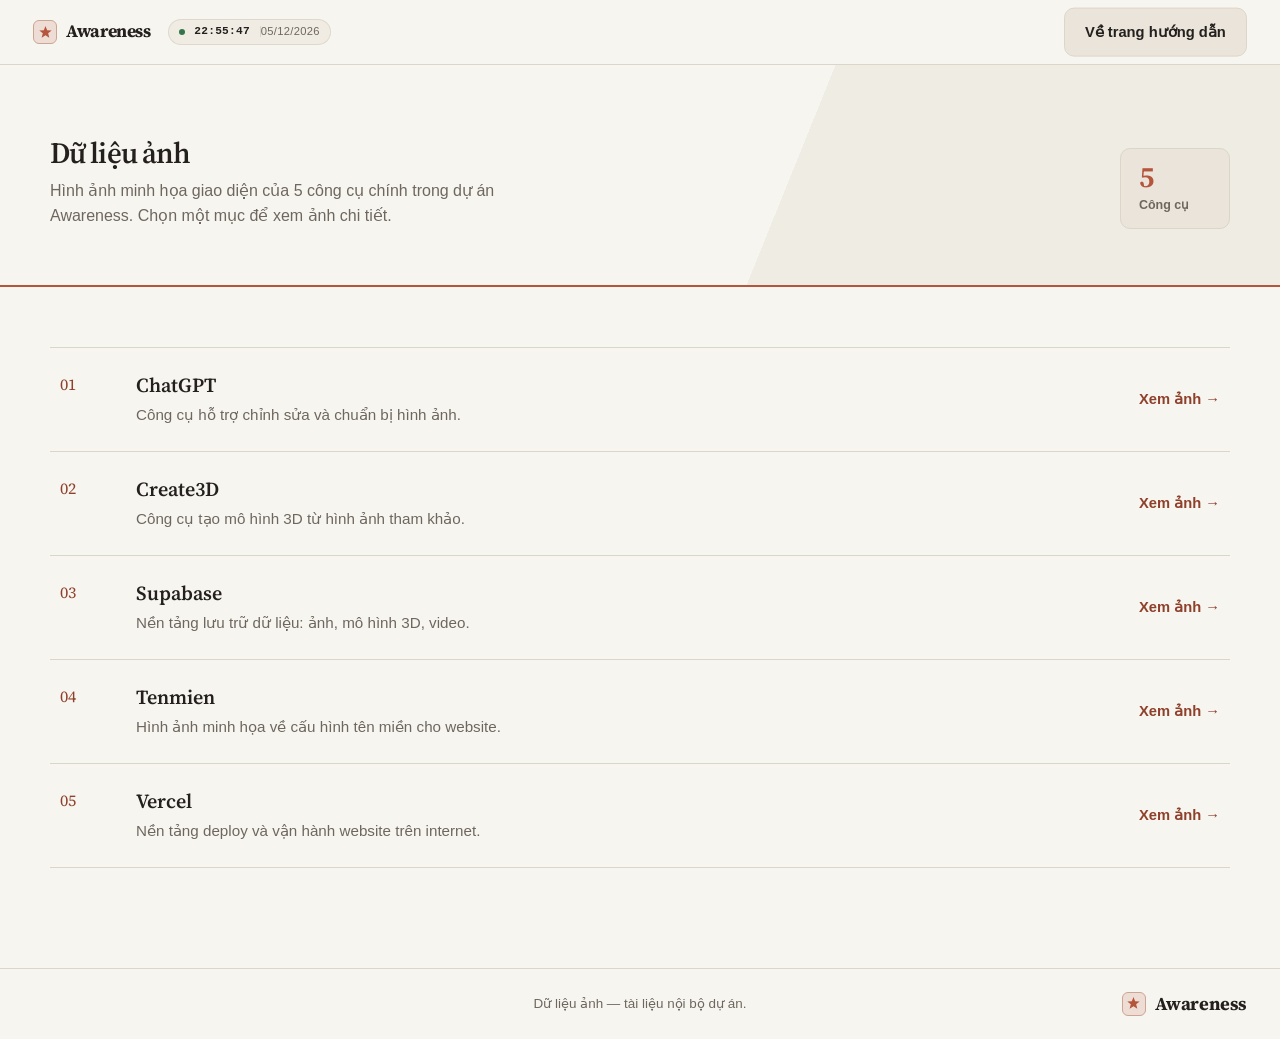
==== commit c72f45c1: "update" ====
--- a/data-img.html
+++ b/data-img.html
@@ -12,14 +12,16 @@
 
     <header class="site-header qr-header">
         <div class="shell header-inner">
-                        <time class="header-clock" data-live-clock aria-label="Ngày và giờ hiện tại">
-                <span class="header-clock-time" data-clock-time>--:--:--</span>
-                <span class="header-clock-date" data-clock-date>--/--/----</span>
-            </time>
-            <a class="brand" href="index.html" aria-label="Awareness — về trang hướng dẫn">
-                <span class="brand-mark" aria-hidden="true">✯</span>
-                <span>Awareness</span>
-            </a>
+            <div class="header-identity">
+                <a class="brand" href="index.html" aria-label="Awareness — về trang hướng dẫn">
+                    <span class="brand-mark" aria-hidden="true"><svg viewBox="0 0 24 24" focusable="false"><path d="M12 1.5 14.65 8.28 21.9 8.72 16.31 13.37 18.16 20.42 12 16.58 5.84 20.42 7.69 13.37 2.1 8.72 9.35 8.28Z" fill="currentColor"/></svg></span>
+                    <span>Awareness</span>
+                </a>
+                <time class="header-clock" data-live-clock aria-label="Ngày và giờ hiện tại">
+                    <span class="header-clock-time" data-clock-time>--:--:--</span>
+                    <span class="header-clock-date" data-clock-date>--/--/----</span>
+                </time>
+            </div>
             <div class="di-header-actions">
                 <a class="button button-light" href="index.html">Về trang hướng dẫn</a>
             </div>
@@ -109,7 +111,7 @@
     <footer class="site-footer">
         <div class="shell footer-inner">
             <a class="brand brand-small" href="index.html" aria-label="Awareness">
-                <span class="brand-mark" aria-hidden="true">✯</span>
+                <span class="brand-mark" aria-hidden="true"><svg viewBox="0 0 24 24" focusable="false"><path d="M12 1.5 14.65 8.28 21.9 8.72 16.31 13.37 18.16 20.42 12 16.58 5.84 20.42 7.69 13.37 2.1 8.72 9.35 8.28Z" fill="currentColor"/></svg></span>
                 <span>Awareness</span>
             </a>
             <p>Dữ liệu ảnh — tài liệu nội bộ dự án.</p>
--- a/styles.css
+++ b/styles.css
@@ -128,18 +128,22 @@
 .shell { width: min(calc(100% - 48px), var(--shell)); margin-inline: auto; }
 
 .site-header { position: sticky; top: 0; z-index: 40; border-bottom: 1px solid var(--line); background: var(--canvas); background: color-mix(in srgb, var(--canvas) 94%, transparent); backdrop-filter: blur(10px); -webkit-backdrop-filter: blur(10px); transition: background-color 260ms ease, border-color 260ms ease; }
-.header-inner { display: flex; width: calc(100% - clamp(48px, 5.2vw, 96px)); align-items: center; justify-content: flex-start; min-height: 70px; gap: 22px; }
-.header-clock { display: flex; flex: 0 0 auto; flex-direction: column; align-items: flex-start; gap: 5px; margin-right: clamp(24px, 6vw, 80px); color: var(--ink); font-variant-numeric: tabular-nums; line-height: 1.15; white-space: nowrap; }
-.header-clock-date { color: var(--muted); font-size: .72rem; letter-spacing: .025em; }
-.header-clock-time { font-size: .84rem; font-weight: 700; letter-spacing: .035em; }
-.brand { display: inline-flex; align-items: center; gap: 11px; color: var(--ink); font-family: var(--serif); font-size: 1.45rem; font-weight: 700; line-height: 1; text-decoration: none; letter-spacing: -0.025em; }
-.brand-mark { display: inline-grid; flex: 0 0 27px; width: 27px; height: 27px; place-items: center; color: var(--accent); font-family: "Segoe UI Symbol", "Noto Sans Symbols 2", sans-serif; font-size: 1.6rem; line-height: 1; animation: brand-pinwheel 2s linear infinite; }
-.primary-nav { display: flex; align-items: center; gap: 30px; margin-left: auto; }
+.header-inner { position: relative; display: flex; width: calc(100% - clamp(48px, 5.2vw, 96px)); align-items: center; justify-content: flex-start; min-height: 64px; }
+.header-identity { display: flex; align-items: center; justify-content: flex-start; gap: 18px; }
+.header-clock { display: inline-flex; flex: 0 0 auto; align-items: center; padding: 6px 10px; border: 1px solid color-mix(in srgb, var(--line) 84%, transparent); border-radius: 999px; background: color-mix(in srgb, var(--card) 54%, transparent); color: var(--muted); font-variant-numeric: tabular-nums; line-height: 1; white-space: nowrap; }
+.header-clock::before { width: 6px; height: 6px; margin-right: 9px; border-radius: 50%; background: var(--success); content: ''; }
+.header-clock-date { color: var(--muted); font-size: .7rem; letter-spacing: .025em; }
+.header-clock-time { color: var(--ink); font-family: ui-monospace, Consolas, 'Courier New', monospace; font-size: .7rem; font-weight: 600; letter-spacing: .02em; }
+.header-clock-time::after { display: inline-block; width: 1px; height: 11px; margin-left: 10px; background: var(--line); content: ''; vertical-align: middle; }
+.brand { display: inline-flex; align-items: center; gap: 9px; color: var(--ink); font-family: var(--serif); font-size: 1.1rem; font-weight: 700; line-height: 1; text-decoration: none; letter-spacing: -0.025em; }
+.brand-mark { display: inline-grid; flex: 0 0 24px; width: 24px; height: 24px; place-items: center; border: 1px solid color-mix(in srgb, var(--accent) 38%, var(--line)); border-radius: 6px; background: color-mix(in srgb, var(--accent) 15%, var(--canvas)); color: var(--accent); }
+.brand-mark > svg { display: block; width: 68%; height: 68%; transform-box: view-box; transform-origin: 50% 50%; animation: brand-pinwheel 2s linear infinite; }
+.primary-nav { position: absolute; top: 50%; right: 0; display: flex; align-items: center; gap: 30px; margin-left: 0; transform: translateY(-50%); }
 .primary-nav a { position: relative; color: var(--ink); font-size: 0.91rem; text-decoration: none; }
 .primary-nav a::after { position: absolute; right: 0; bottom: -7px; left: 0; height: 2px; content: ''; background: var(--accent); transform: scaleX(0); transform-origin: right; transition: transform 240ms var(--ease-out); }
 .primary-nav a:hover { color: var(--accent-text); }
 .primary-nav a:hover::after { transform: scaleX(1); transform-origin: left; }
-.menu-button { display: none; width: 42px; height: 42px; margin-left: auto; padding: 11px; border: 1px solid var(--line); border-radius: 10px; background: var(--card); cursor: pointer; }
+.menu-button { position: absolute; top: 50%; right: 0; display: none; width: 42px; height: 42px; margin-left: 0; padding: 11px; border: 1px solid var(--line); border-radius: 10px; background: var(--card); cursor: pointer; transform: translateY(-50%); }
 .menu-button > span:not(.sr-only) { display: block; width: 18px; height: 1.5px; margin: 4px auto; background: currentColor; transition: transform 180ms ease; }
 
 .hero { position: relative; overflow: hidden; padding-inline: 8px; border-bottom: 1px solid var(--line); background: linear-gradient(112deg, var(--canvas) 0 61%, var(--hero-field) 61% 100%); isolation: isolate; }
@@ -163,8 +167,8 @@
 .summary-title > span { display: inline-flex; align-items: center; gap: 9px; color: var(--ink); font-size: .74rem; font-weight: 750; white-space: nowrap; }
 .live-dot { display: inline-block; width: 8px; height: 8px; border-radius: 50%; background: var(--success); box-shadow: 0 0 0 4px color-mix(in srgb, var(--success) 16%, transparent); }
 .project-summary h2 { margin: 0; font-family: var(--serif); font-size: 1.75rem; font-weight: 600; letter-spacing: -.025em; }
-.project-summary > p { margin: 0; color: var(--muted); }
-.project-summary dl { margin: 24px 0 0; }
+.project-summary > p { margin: 12px 0 0; color: var(--muted); }
+.project-summary dl { margin: 12px 0 0; }
 .project-summary dl div { display: flex; justify-content: space-between; gap: 20px; padding: 10px 0; border-top: 1px solid var(--line); }
 .project-summary dt { color: var(--muted); }
 .project-summary dd { margin: 0; font-weight: 650; }
@@ -227,6 +231,26 @@
 .row-action { color: var(--accent-text); font-size: .92rem; font-weight: 750; }
 
 .account-section { padding-inline: 0; background: var(--card); }
+
+/* Three home-page accordions share the same card surface and full-width heading control. */
+.section.accordion-card { display: flex; flex-direction: column; max-height: max(128px, calc(100vh - var(--accordion-header-height, 65px) - 32px)); max-height: max(128px, calc(100dvh - var(--accordion-header-height, 65px) - 32px)); padding: 0; border: 1px solid var(--line); border-radius: 12px; background: var(--card); overflow: hidden; cursor: pointer; transition: background-color 250ms ease, border-color 250ms ease; }
+.section.accordion-card + .section.accordion-card { margin-top: 13px; }
+#gioi-thieu.accordion-card { margin-top: 24px; }
+#tai-khoan.accordion-card { margin-bottom: 24px; }
+.section.accordion-card:hover { border-color: color-mix(in srgb, var(--line) 75%, var(--muted)); background: color-mix(in srgb, var(--card) 85%, var(--hover)); }
+.section.accordion-card > .shell { display: flex; flex-direction: column; width: 100%; min-height: 0; margin: 0; }
+.section.accordion-card .section-title { position: relative; z-index: 1; flex: 0 0 auto; margin: 0; background: var(--card); }
+.section.accordion-card:hover .section-title { background: color-mix(in srgb, var(--card) 85%, var(--hover)); }
+.section.accordion-card .section-title-toggle { min-height: 88px; padding: 20px 86px 20px 28px; transition: color 250ms ease; }
+.section.accordion-card .section-title-toggle:hover { padding-left: 28px; color: var(--ink); }
+.section.accordion-card .section-title-toggle:focus-visible { outline: 2px solid var(--accent); outline-offset: -3px; border-radius: 10px; }
+.section.accordion-card .section-title-toggle::after { top: 50%; right: 28px; width: 38px; height: 38px; border: 1px solid var(--line); border-radius: 50%; background: var(--hover); transform: translateY(-50%); transition: background-color 250ms ease, border-color 250ms ease; }
+.section.accordion-card .section-title-toggle::before { position: absolute; top: 50%; right: 42px; z-index: 1; width: 10px; height: 10px; border-right: 2px solid currentColor; border-bottom: 2px solid currentColor; content: ''; transform: translateY(-70%) rotate(45deg); transition: transform 250ms var(--ease-out); }
+.section.accordion-card .section-title-toggle[aria-expanded='true']::before { transform: translateY(-30%) rotate(225deg); }
+.section.accordion-card .collapsible-content { flex: 0 1 auto; min-height: 0; overflow-x: hidden; overflow-y: auto; overscroll-behavior-y: contain; -webkit-overflow-scrolling: touch; scrollbar-width: thin; scrollbar-color: var(--muted) transparent; }
+.section.accordion-card .collapsible-content.is-animating { overflow: hidden; }
+.section.accordion-card .collapsible-content > * { padding: 8px 28px 28px; }
+
 .split-heading { align-items: start; }
 .security-note { display: grid; grid-template-columns: 26px 1fr; gap: 14px; padding-top: 6px; }
 .security-note svg { width: 24px; height: 24px; fill: none; stroke: var(--accent); stroke-linecap: round; stroke-linejoin: round; stroke-width: 1.6; }
@@ -337,7 +361,6 @@
 /* QR library */
 .qr-page { background: var(--canvas); }
 .qr-header { border-bottom-color: var(--line); background: var(--canvas); background: color-mix(in srgb, var(--canvas) 94%, transparent); }
-.qr-header-actions { display: flex; align-items: center; margin-left: auto; }
 .qr-main { min-height: calc(100vh - 180px); }
 .qr-hero { position: relative; overflow: hidden; padding: 72px 8px 58px; border-bottom: 1px solid var(--line); background: linear-gradient(112deg, var(--canvas) 0 61%, var(--hero-field) 61% 100%); }
 .qr-hero::after { position: absolute; right: 0; bottom: 0; left: 0; height: 2px; content: ''; background: var(--accent); animation: draw-line 700ms var(--ease-out) both; transform-origin: left; }
@@ -404,7 +427,7 @@
 
 /* Hidden image-data pages keep the same visual system when opened directly. */
 .di-page { background: var(--canvas); }
-.di-header-actions { display: flex; align-items: center; margin-left: auto; }
+.di-header-actions, .qr-header-actions { position: absolute; top: 50%; right: 0; display: flex; align-items: center; margin-left: 0; transform: translateY(-50%); }
 .di-main { min-height: calc(100vh - 180px); }
 .di-hero { position: relative; overflow: hidden; padding: 72px 8px 58px; background: linear-gradient(112deg, var(--canvas) 0 61%, var(--hero-field) 61% 100%); }
 .di-hero::after { position: absolute; right: 0; bottom: 0; left: 0; height: 2px; content: ''; background: var(--accent); animation: draw-line 700ms var(--ease-out) both; transform-origin: left; }
@@ -432,7 +455,7 @@
 .img-back:hover { color: var(--ink); }
 
 @keyframes draw-line { from { transform: scaleX(.08); } to { transform: scaleX(1); } }
-@keyframes brand-pinwheel { to { transform: rotate(360deg); } }
+@keyframes brand-pinwheel { from { transform: rotate(0deg); } to { transform: rotate(360deg); } }
 @keyframes palette-open { from { clip-path: inset(0 100% 0 0); } to { clip-path: inset(0); } }
 @keyframes hero-copy-in { from { opacity: 0; transform: translateY(22px); filter: blur(5px); } to { opacity: 1; transform: translateY(0); filter: blur(0); } }
 @keyframes summary-in { from { opacity: 0; transform: translateY(28px) scale(.985); } to { opacity: 1; transform: translateY(0) scale(1); } }
@@ -457,7 +480,7 @@
     .menu-button { display: block; }
     .menu-button[aria-expanded='true'] > span:first-child { transform: translateY(2.75px) rotate(45deg); }
     .menu-button[aria-expanded='true'] > span:nth-child(2) { transform: translateY(-2.75px) rotate(-45deg); }
-    .primary-nav { position: fixed; top: 72px; right: 0; left: 0; display: flex; align-items: stretch; flex-direction: column; gap: 0; height: calc(100vh - 72px); padding: 22px 24px; border-top: 1px solid var(--line); background: var(--canvas); overflow-y: auto; opacity: 0; visibility: hidden; pointer-events: none; clip-path: inset(0 0 100% 0); transform: translateY(-12px); transition: opacity 220ms ease, visibility 220ms ease, clip-path 360ms var(--ease-out), transform 360ms var(--ease-out); }
+    .primary-nav { position: fixed; top: 64px; right: 0; left: 0; display: flex; align-items: stretch; flex-direction: column; gap: 0; height: calc(100vh - 64px); padding: 22px 24px; border-top: 1px solid var(--line); background: var(--canvas); overflow-y: auto; opacity: 0; visibility: hidden; pointer-events: none; clip-path: inset(0 0 100% 0); transform: translateY(-12px); transition: opacity 220ms ease, visibility 220ms ease, clip-path 360ms var(--ease-out), transform 360ms var(--ease-out); }
     .primary-nav.is-open { opacity: 1; visibility: visible; pointer-events: auto; clip-path: inset(0); transform: translateY(0); }
     .primary-nav a { padding: 18px 6px; border-bottom: 1px solid var(--line); font-family: var(--serif); font-size: 1.45rem; }
     .primary-nav a::after { bottom: 0; }
@@ -467,12 +490,13 @@
     :root { --type-display: clamp(2.4rem, 7.5vw, 3.15rem); --type-headline: clamp(1.7rem, 5vw, 2.2rem); --type-title: 1.15rem; }
     .shell { width: min(calc(100% - 32px), var(--shell)); }
     .site-header { backdrop-filter: none; }
-    .header-inner { width: calc(100% - 32px); min-height: 64px; gap: 10px; }
-    .header-clock-date { font-size: .68rem; }
-    .header-clock-time { font-size: .76rem; }
-    .header-clock { margin-right: 0; }
-    .brand { gap: 7px; font-size: 1.15rem; }
-    .brand-mark { flex-basis: 22px; width: 22px; height: 22px; font-size: 1.4rem; }
+    .header-inner { width: calc(100% - 32px); min-height: 64px; }
+    .header-identity { gap: 9px; }
+    .header-clock { padding: 5px 8px; }
+    .header-clock-date, .header-clock-time { font-size: .7rem; }
+    .header-clock-time::after { margin-left: 7px; }
+    .brand { gap: 7px; font-size: 1rem; }
+    .site-header .brand-mark { flex-basis: 22px; width: 22px; height: 22px; }
     .menu-button { display: block; }
     .menu-button[aria-expanded='true'] > span:first-child { transform: translateY(2.75px) rotate(45deg); }
     .menu-button[aria-expanded='true'] > span:nth-child(2) { transform: translateY(-2.75px) rotate(-45deg); }
@@ -487,6 +511,11 @@
     .project-summary { padding: 25px; }
     .section { padding-block: 76px; }
     .section.section-collapsible.is-collapsed { padding-block: 0; }
+    .section.accordion-card .section-title-toggle { min-height: 76px; padding: 18px 70px 18px 20px; }
+    .section.accordion-card .section-title-toggle:hover { padding-left: 20px; }
+    .section.accordion-card .section-title-toggle::after { right: 20px; width: 34px; height: 34px; }
+    .section.accordion-card .section-title-toggle::before { right: 32px; width: 9px; height: 9px; }
+    .section.accordion-card .collapsible-content > * { padding: 8px 20px 24px; }
     .presentation-document > h3 { font-size: 2rem; }
     .presentation-subtitle { font-size: 1.2rem; }
     .presentation-chapter { margin-top: 38px; padding-top: 28px; }
@@ -534,6 +563,23 @@
 }
 
 @media (max-width: 480px) {
+    .qr-header .header-inner { min-height: 102px; padding-block: 10px 52px; }
+    .qr-header-actions, .di-header-actions { top: auto; right: 50%; bottom: 8px; transform: translateX(50%); }
+    .qr-header-actions .button, .di-header-actions .button { min-height: 36px; padding: 7px 12px; font-size: .78rem; }
+}
+
+@media (max-width: 380px) {
+    .header-identity { gap: 5px; }
+    .header-clock { padding: 4px 4px; }
+    .header-clock-date, .header-clock-time { font-size: .7rem; }
+    .header-clock::before { width: 5px; height: 5px; margin-right: 4px; }
+    .header-clock-time::after { height: 10px; margin-left: 4px; }
+    .brand { gap: 4px; font-size: .88rem; }
+    .site-header .brand-mark { flex-basis: 18px; width: 18px; height: 18px; }
+    .menu-button { width: 36px; height: 36px; padding: 8px; }
+}
+
+@media (max-width: 480px) {
     :root { --type-display: 2.35rem; --type-headline: 1.75rem; --type-title: 1.1rem; }
     .footer-inner { min-height: 88px; justify-content: center; gap: 8px; }
     .footer-actions { margin-top: 24px; gap: 18px; }
